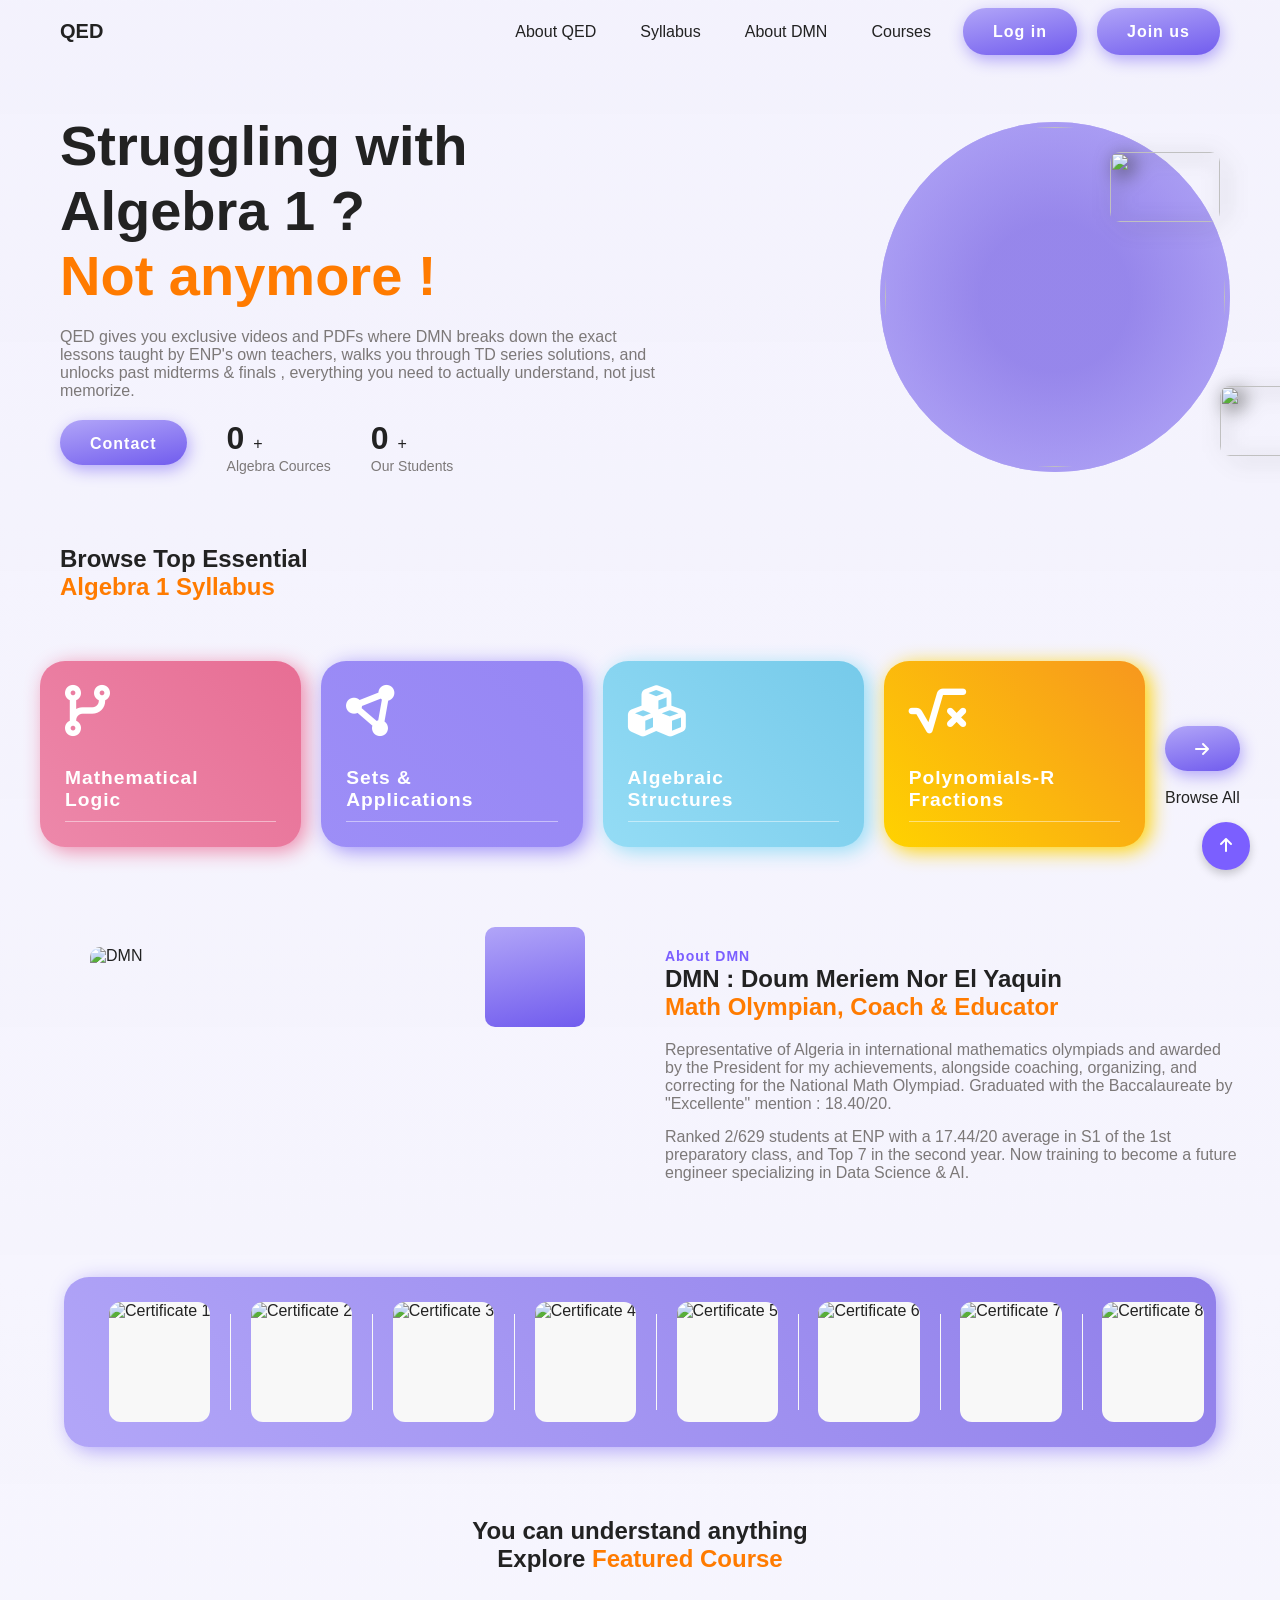
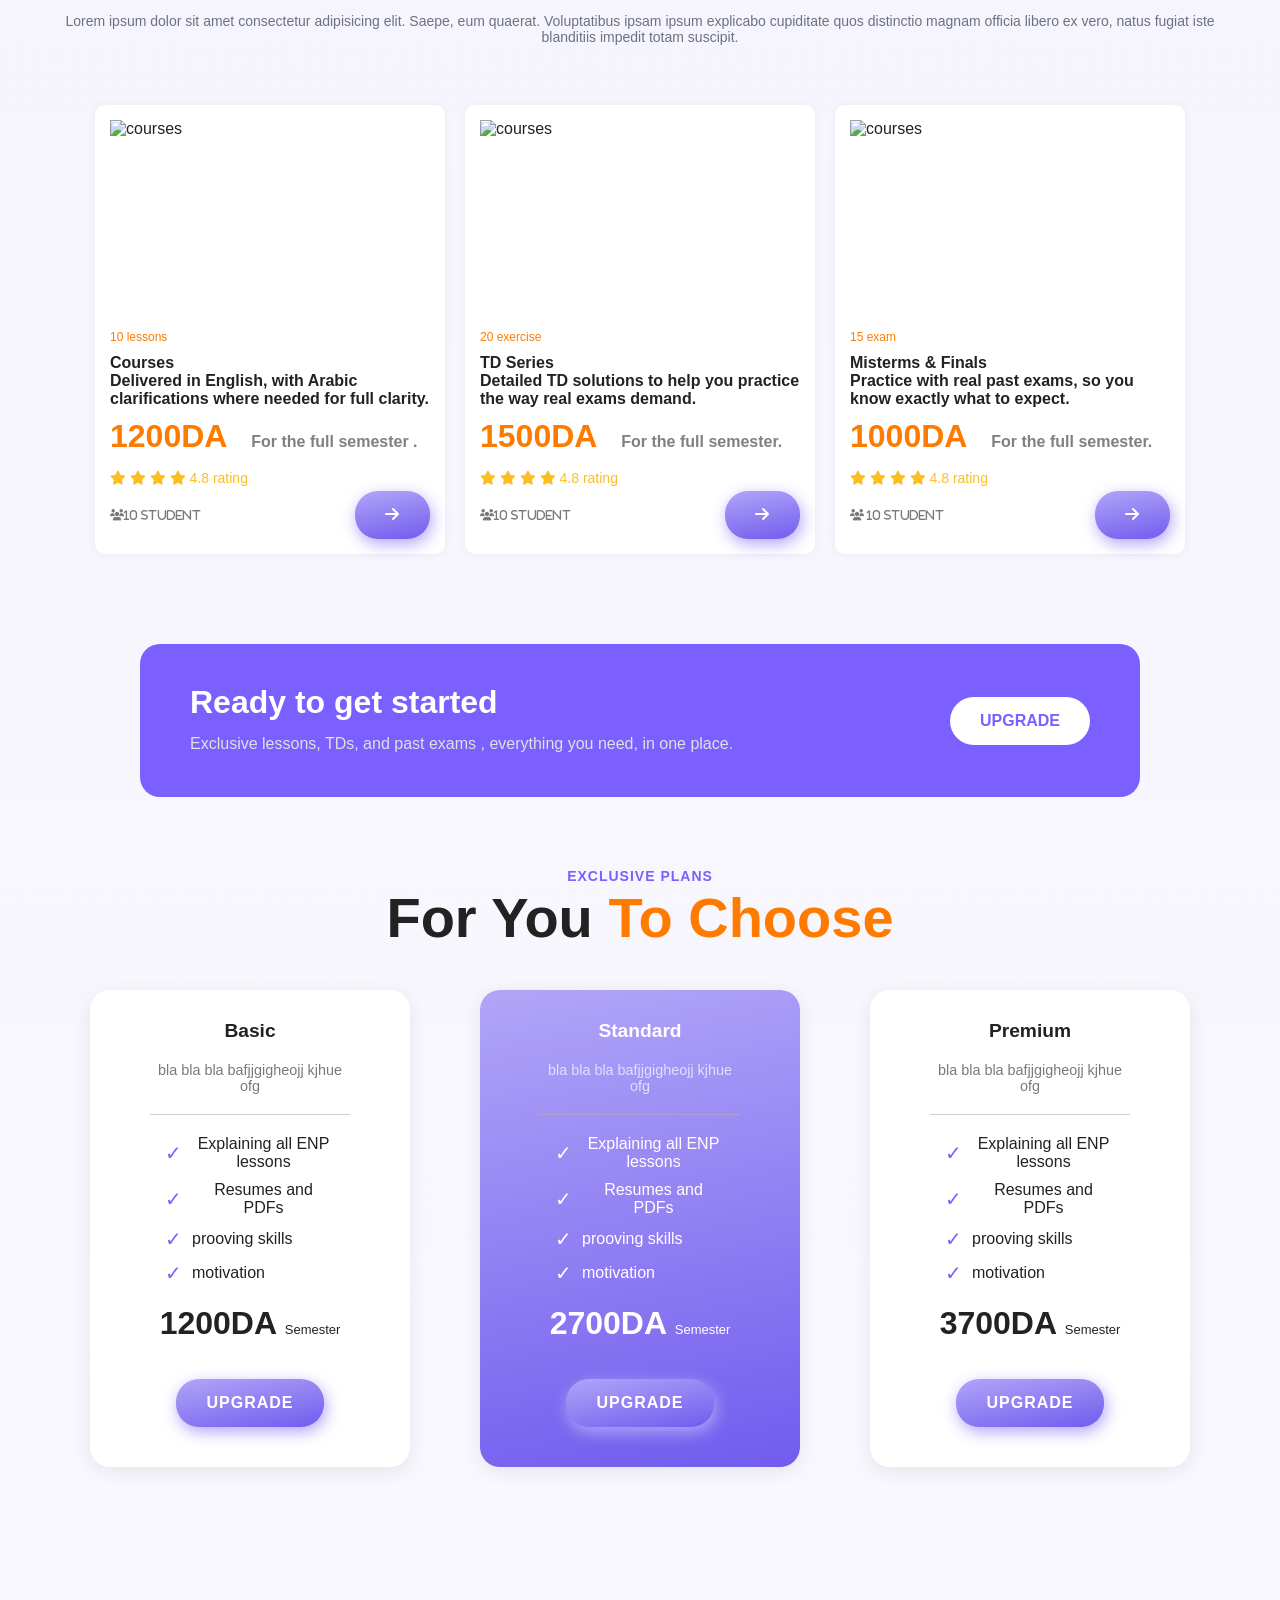
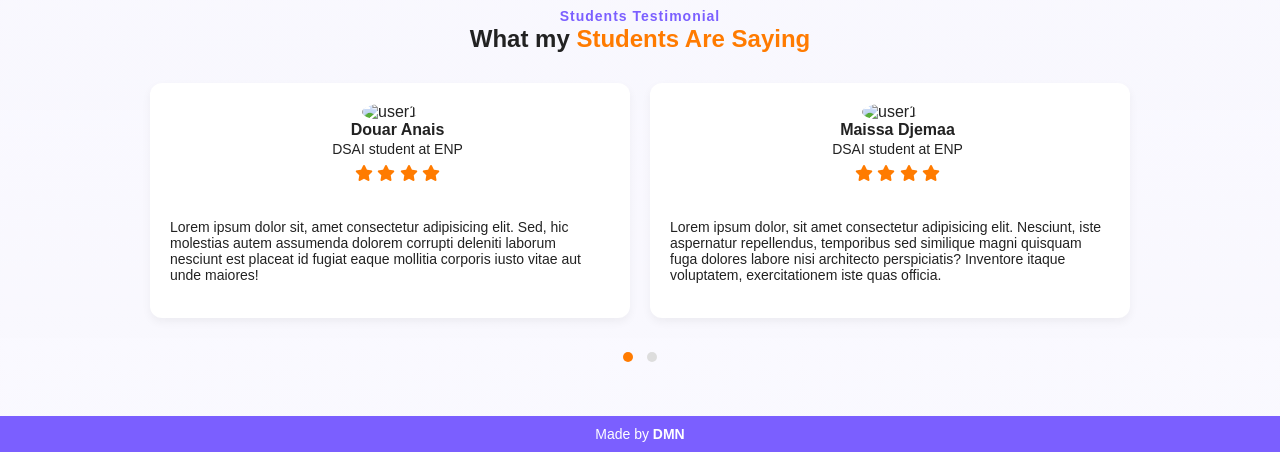
==== index.html @ dce69296 "Add files via upload" ====
<!DOCTYPE html>
<html lang="en">
<head>
    <meta charset="UTF-8">
    <meta name="viewport" content="width=device-width, initial-scale=1.0">
    <title>QED</title>
    <link rel="stylesheet" href="style.css">
    <link rel="stylesheet" href="https://cdnjs.cloudflare.com/ajax/libs/aos/2.3.4/aos.css">
    <link rel="stylesheet" href="https://cdnjs.cloudflare.com/ajax/libs/font-awesome/6.5.1/css/all.min.css">

</head>
<body>
    <!-- Header -->
    
    <header id="mainHeader">
        <div class="container">
            <div class="logo" >
                <h4> QED</h4>
            </div>
            <nav>
                <div class="menu-toggle" onclick="toggleMenu()">
<span></span>
<span></span>
<span></span>

                </div>
                <ul id="menu">
                    
                    <li> <a href="#QED"> About QED</a></li>
                    <li> <a href="#syllabus"> Syllabus</a></li>
                    <li> <a href="#aboutDMN"> About DMN </a></li>
                    <li> <a href="#courses"> Courses </a></li>
                    <li> <a href="access.html" class="commonBtn"> Log in</a></li>
                    <li> <a href="#join us" class="commonBtn"> Join us</a></li>
                    
                </ul>
            </nav>
        </div>
    </header>
    <!-- heroSection -->
    <section class="hero" id="QED">
        <div class="hero-text" data-aos="fade-right">
            <h1 class="headingHeroHeading">Struggling with  <br> Algebra 1 ? <br> <span>Not anymore !</span></h1>
            <p>QED gives you exclusive videos and PDFs where DMN breaks down the exact lessons taught by ENP's own teachers, walks you through TD series solutions, and unlocks past midterms & finals , everything you need to actually understand, not just memorize.</p>
            <div class="stats">
                <button class="commonBtn" style="height: 45px;">Contact</button>
                <div>
                    <span id="courseCount">0 </span> + <br>
                    <span class="counterText">Algebra Cources</span>
                </div>
                <div>
                    <span id="studentCount" >0 </span> + <br>
                    <span class="counterText">Our Students</span>
                    </div>
            </div>
        </div> 
        <div class="hero-image" data-aos="fade-left">
            <img src="./images/circle_avatar.png" alt="" class="userImage">
            <img src="./images/Anlz1.png" alt=""  class="heroIcon2">
            <img  src="/images/alg1.png" alt="" class="heroIcon1">
            <div class="circle-container"></div>
            <div class="circle"></div>
            <div class="circle"></div>
            <div class="circle"></div>
        </div>
    </section>

    <!-- Syllabus -->
    <section class="courseSection" id="syllabus">
        <h1 class="headingSyllabus" data-aos="zoom-in">Browse Top Essential<br> <span>Algebra 1 Syllabus </span></h1>
        <div class="courses" data-aos="fade-right">

        <div class="course" >
            <i class="fa-solid fa-code-branch"></i>
            <span>Mathematical <br>Logic</span>
            <hr>
        </div>

        <div class="course">
            <i class="fa-solid fa-circle-nodes"></i>
            <span>Sets & <br>Applications</span>
            <hr>
            </div>

        <div class="course" >
            <i class="fa-solid fa-cubes"></i>
            <span>Algebraic <br>Structures</span>
            <hr>
        </div>

        <div class="course" >
            <i class="fa-solid fa-square-root-variable"></i>
            <span>Polynomials-R <br>Fractions</span>
            <hr>
        </div>
        
        <div>
            <button class="commonBtn" style="height: 45px; margin-top:65px ;"> 
            <i class="fa-solid fa-arrow-right"></i></button>
            <br> <br>
            <span class="BrowseAll">Browse All</span>
            
        </div>
        </div>
    </section>

    <!-- About DMN -->


    <section class="aboutSection" id="aboutDMN">
        <div class="image-box" data-aos="zoom-in">
            <div class="purple-corner"></div>
            <img src="./images/nor.jpg" alt="DMN">
            </div>
            <div class="text-box" data-aos="fade-right">
                <small>About DMN</small>
                <h2 class="headingDMN">DMN : Doum Meriem Nor El Yaquin<br><span><h4> Math Olympian, Coach & Educator</h4></span></h2>
                
                <p> <p>
    Representative of Algeria in international mathematics olympiads and 
    awarded by the President for my achievements, alongside coaching, 
    organizing, and correcting for the National Math Olympiad. Graduated 
    with the Baccalaureate by "Excellente" mention : 18.40/20.
</p></p>
                <p><p>
    Ranked 2/629 students at ENP with a 17.44/20 average in S1 of the 1st preparatory class, and Top 7 in the second year. 
    Now training to become a future engineer specializing in Data 
    Science & AI.
</p> </p>
                <!-- <button class="commonBtn">Read more</button> -->
            </div>
            </section>
<!-- Certeficates & achievements -->
    
<section class="cert-marquee" >
    
    <div class="marquee-wrapper">
    <div class="marquee-track">
    <img src="./images/PAMO.jpg" alt="Certificate 1">
    <span class="divider"></span>
    <img src="./images/EGMO.jpg" alt="Certificate 2">
    <span class="divider"></span>
    <img src="./images/BMO.jpg" alt="Certificate 3">
    <span class="divider"></span>
    <img src="./images/HM1.png" alt="Certificate 4">
    <span class="divider"></span>
    <img src="./images/HM2.png" alt="Certificate 5">
    <span class="divider"></span>
    <img src="./images/ALMO1.jpg" alt="Certificate 6">
    <span class="divider"></span>
    <img src="./images/BAC1.jpg" alt="Certificate 7">
    <span class="divider"></span>
    <img src="./images/BAC.jpg" alt="Certificate 8">
    <span class="divider"></span>
    <img src="images/ministre.jpg" alt="Certificate 9">
    <span class="divider"></span>
    
    <!-- double -->
    
    <img src="./images/PAMO.jpg" alt="Certificate 1">
    <span class="divider"></span>
    <img src="./images/EGMO.jpg" alt="Certificate 2">
    <span class="divider"></span>
    <img src="./images/BMO.jpg" alt="Certificate 3">
    <span class="divider"></span>
    <img src="./images/HM1.png" alt="Certificate 4">
    <span class="divider"></span>
    <img src="./images/HM2.png" alt="Certificate 5">
    <span class="divider"></span>
    <img src="./images/ALMO1.jpg" alt="Certificate 6">
    <span class="divider"></span>
    <img src="./images/BAC1.jpg" alt="Certificate 7">
    <span class="divider"></span>
    <img src="./images/BAC.jpg" alt="Certificate 8">
    <span class="divider"></span>
    <img src="images/ministre.jpg" alt="Certificate 9">
    <span class="divider"></span>
    </div>
    </div>
</section>

<!-- Courses -->
<section class="course-section" id="courses"> 
    <h1 class="headingSyllabus">You can understand anything <br>Explore <span> Featured Course</span></h1>
    <p class="desc" data-aos="zoom-in">
        Lorem ipsum dolor sit amet consectetur adipisicing elit. Saepe, eum quaerat. Voluptatibus ipsam ipsum explicabo cupiditate quos distinctio magnam officia libero ex vero, natus fugiat iste blanditiis impedit totam suscipit.</p>

<div class="courses"  data-aos="fade-right">
<!-- card 1 -->
<div class="course-card">
    <img src="./images/courses.jpg" alt="courses">
    <p class="lesson">10 lessons</p>
    <h3><span class="titleLssn">Courses</span> <br>Delivered in English, with Arabic clarifications where needed for full clarity.</h3>
    <div class="price">
        <span class="new">1200DA</span>
        <span class="full">For the full semester .</span>
    </div>
    <div class="rating">
        <i class="fa-solid fa-star"></i>
        <i class="fa-solid fa-star"></i>
        <i class="fa-solid fa-star"></i>
        <i class="fa-solid fa-star"></i>
        <span>4.8 rating</span>
    </div>
    <div class="bottom">
        <div class="students">
            <i class="fa-solid fa-users">10 Student</i>
        </div>
        
        <a href="lessons.html"><button class="commonBtn"><i class="fa-solid fa-arrow-right"></i></button></a>
    </div>
</div>

<!-- card 2 -->
<div class="course-card">
    <img src="./images/TD.jpg" alt="courses">
    <p class="lesson">20 exercise</p>
    
    <h3> <span class="titleLssn">TD Series</span> <br>Detailed TD solutions to help you practice the way real exams demand.</h3>
    <div class="price">
        <span class="new">1500DA</span>
        <span class="full"> For the full semester.</span>
    </div>
    <div class="rating">
        <i class="fa-solid fa-star"></i>
        <i class="fa-solid fa-star"></i>
        <i class="fa-solid fa-star"></i>
        <i class="fa-solid fa-star"></i>
        <span>4.8 rating</span>
    </div>
    <div class="bottom">
        <div class="students">
            <i class="fa-solid fa-users">10 Student</i>
        </div>
        
        <a href="TDs.html"><button class="commonBtn"><i class="fa-solid fa-arrow-right"></i></button></a>
    </div>
</div>

<!-- card 3 -->
<div class="course-card">
    <img src="./images/Exams.jpg" alt="courses">
    <p class="lesson">15 exam</p>
    <h3><span class="titleLssn">Misterms & Finals</span> <br>Practice with real past exams, so you know exactly what to expect.</h3>
    <div class="price">
        <span class="new">1000DA</span>
        <span class="full">For the full semester.</span>
    </div>
    <div class="rating">
        <i class="fa-solid fa-star"></i>
        <i class="fa-solid fa-star"></i>
        <i class="fa-solid fa-star"></i>
        <i class="fa-solid fa-star"></i>
        <span>4.8 rating</span>
    </div>
    <div class="bottom">
        <div class="students">
            <i class="fa-solid fa-users"> 10 Student</i>
        </div>
        <a href="Exams.html"><button class="commonBtn"><i class="fa-solid fa-arrow-right"></i></button></a>
    </div>
</div>
</div>
</section>

<!-- cta section -->

    <section class="cta-section"> 
        <div class="cta-text" data-aos="fade-right">
            <h2>Ready to get started </h2>
            <p>Exclusive lessons, TDs, and past exams , everything you need, in one place.</p>
        </div>
        <a href="#join us"><button class="cta-button"  >UPGRADE</button></a>
    </section>

<!-- price section -->
<section class="priceSection" id="join us">
    <small data-aos="zoom-in">EXCLUSIVE PLANS</small>
    <div class="headingHeroHeading" data-aos="zoom-in">For You <span>To Choose</span></div>
    <div class="container">
        <div class="pricing-card" data-aos="fade-right">
            <div class="plan-title">Basic </div>
            <div class="plan-description">bla bla bla bafjjgigheojj kjhue ofg </div>
            <ul class="plan-features"> 
                <li> Explaining all ENP lessons</li>
                <li>Resumes and PDFs </li>
                <li>prooving skills</li>
                <li>motivation</li>
            </ul>
            <div class="price">1200DA <span style="font-size: small ; font-weight: normal;"> Semester</span><br> <br>
            <a href="booking.html"><button class="commonBtn">UPGRADE</button></a>
        </div>
        </div>


        <div class="pricing-card featured" data-aos="fade-down">
            <div class="plan-title">Standard </div>
            <div class="plan-description">bla bla bla bafjjgigheojj kjhue ofg </div>
            <ul class="plan-features"> 
                <li> Explaining all ENP lessons</li>
                <li>Resumes and PDFs </li>
                <li>prooving skills</li>
                <li>motivation</li>
            </ul>
            <div class="price">2700DA <span style="font-size: small ; font-weight: normal;"> Semester</span><br> <br>
            <a href="booking.html"><button class="commonBtn">UPGRADE</button></a>
        </div>
        </div>

        <div class="pricing-card " data-aos="fade-left">
            <div class="plan-title">Premium </div>
            <div class="plan-description">bla bla bla bafjjgigheojj kjhue ofg </div>
            <ul class="plan-features"> 
                <li> Explaining all ENP lessons</li>
                <li>Resumes and PDFs </li>
                <li>prooving skills</li>
                <li>motivation</li>
            </ul>
            <div class="price">3700DA <span style="font-size: small ; font-weight: normal;"> Semester</span><br> <br>
            <a href="booking.html"><button class="commonBtn">UPGRADE</button></a>
        </div>
        </div>
    </div>
</section>
<!-- testimonial section -->

<section class="testimonialSection"> 
    <small data-aos="zoom-in">Students Testimonial</small>
    <h2 class="headingDMN">What my <span>Students Are Saying</span></h2>

    <div class="testimonial-container" data-aos="fade-right">
        <div class="testimonial-wrapper" id="testimonial-wrapper"> 
<!-- slide 1 -->
           <div class="testimonial">
    <div class="top-section">
        
        <div class="image">
            <img src="/images/nor.jpg" alt="user1">
        </div>
        <div class="info">
            <h3>Douar Anais</h3>
            <p class="position">DSAI student at ENP</p>
               <div class="stars">
        <i class="fa-solid fa-star"></i>
        <i class="fa-solid fa-star"></i>
        <i class="fa-solid fa-star"></i>
        <i class="fa-solid fa-star"></i>
        
    </div>
            
        </div><br> <br>
         
        <p class="bottom-text">Lorem ipsum dolor sit, amet consectetur adipisicing elit. Sed, hic molestias autem assumenda dolorem corrupti deleniti laborum nesciunt est placeat id fugiat eaque mollitia corporis iusto vitae aut unde maiores!</p>
    </div>
</div>
<!-- slide 2 -->
 <div class="testimonial">
    <div class="top-section">
         
        <div class="image">
            <img src="/images/nor.jpg" alt="user1">
        </div>
        <div class="info">
            <h3>Maissa Djemaa</h3>
            <p class="position">DSAI student at ENP</p>
                       <div class="stars">
        <i class="fa-solid fa-star"></i>
        <i class="fa-solid fa-star"></i>
        <i class="fa-solid fa-star"></i>
        <i class="fa-solid fa-star"></i>
        
    </div>
            
        </div>
        <p class="bottom-text">Lorem ipsum dolor, sit amet consectetur adipisicing elit. Nesciunt, iste aspernatur repellendus, temporibus sed similique magni quisquam fuga dolores labore nisi architecto perspiciatis? Inventore itaque voluptatem, exercitationem iste quas officia.</p>
    </div>
</div>
<!-- Slide 3 -->
 <div class="testimonial">
    <div class="top-section">
        
        <div class="image">
            <img src="/images/nor.jpg" alt="user1">
        </div>
        <div class="info">
            <h3>Youness Fennish</h3>
            <p class="position">Automative student at ENP</p>
                   <div class="stars">
        <i class="fa-solid fa-star"></i>
        <i class="fa-solid fa-star"></i>
        <i class="fa-solid fa-star"></i>
        <i class="fa-solid fa-star"></i>
        
    </div>
        
        </div>
        <p class="bottom-text">Lorem ipsum dolor sit amet consectetur adipisicing elit. Cum, magni sit voluptatem eligendi eos ad adipisci. Voluptas sit, delectus hic aliquam ipsa ipsam, obcaecati incidunt itaque temporibus corrupti exercitationem dolorum?.</p>
    </div>
</div>
<!-- slide 4 -->
 <div class="testimonial">
    <div class="top-section">
        
        <div class="image">
            <img src="/images/nor.jpg" alt="user1">
        </div>
        <div class="info">
            <h3>Aymene Djilali</h3>
            <p class="position">Industrial student at ENP</p>
          <div class="stars">
            <i class="fa-solid fa-star"></i>
            <i class="fa-solid fa-star"></i>
            <i class="fa-solid fa-star"></i>
            <i class="fa-solid fa-star"></i>
           
          </div>
           
        </div>
        <p class="bottom-text">Lorem ipsum dolor sit amet consectetur adipisicing elit. Accusamus recusandae sit, molestiae repudiandae ducimus quo. Expedita a, itaque tenetur assumenda repellat illum quasi odio numquam ratione modi possimus, aperiam vero.</p>
    </div>
</div>
</div>
        <div class="dots">
            <span class="dot active" onclick="moveToSlide(0)"></span>
            <span class="dot" onclick="moveToSlide(1)"></span>
        </div>
</div> 

</section>

<a href="#QED" class="Top"><i class="fa-solid fa-arrow-up"></i></a>

<!-- footer -->
 <footer style="
  text-align: center;
  padding: 10px 0;
  background:#7b5fff ;  
  font-size: 14px;
  color: white;
  font-family: sans-serif;
">
  Made by <strong>DMN</strong>
</footer>
    <!-- AOS jS -->
    <script src="https://cdnjs.cloudflare.com/ajax/libs/aos/2.3.4/aos.js"></script>
    <!-- custom js -->
    <script src="custom.js"></script>
</body>
</html>
---- style.css ----
/* common css */
:root{
    --primary-color:#7b5fff ;
    --secondary-color:#ff7b00;
    --bg-light: #f8f8f8;
    --text-dark:#222 ;
    --text-light: #7c7878;
    --gradient:linear-gradient(349deg, #715cee ,#b1a5f8);
}
*{
    margin: 0;
    padding: O;
    box-sizing: border-box;
    font-family :'Poppins' ,sans-serif;
}
body{
    background: linear-gradient(180deg , #a196ef1f , #9e92f50f);
    color: #222;
    /* color: var(--primary-color); */
}
body ::-webkit-scrollbar{widows: 10px;}
body ::-webkit-scrollbar-thumb{
    background: var(--primary-color);
    border-radius: 10px;
}
.commonBtn{
    padding: 15px 30px;
    font-size: 16px;
    background: var(--gradient);
    border-radius:23px ;
    color: white;
    letter-spacing: 1px;
    font-weight: 600;
    filter: drop-shadow(2px 5px 8px #b1a5f8);
    border: none;
    transition: 0.4 ease-in-out;
    text-decoration: none;
    
}
.commonBtn:hover{
    background: linear-gradient(349deg , #9383f5, #b1a5f8);
    color: white;
}
/* Header */
.container{
    display: flex;
    justify-content: space-between;
    align-items: center;
    max-width: 1200px;
    margin:auto ;
    padding: 20px;
}
#mainHeader.fixed{
    position: fixed;
    top:0;
    left: 0;
    background-color: white;
    box-shadow: 0 2px 5px rgba(0, 0, 0, 0.9);
    width: 100%;
    z-index: 9999;
    padding: 10px 100px;
}
#mainHeader{
    transition: all 0.3s ease;
    .logo{font-size: 20px ; font-weight: bold;}
    .logo i{
        color: var(--primary-color);
    }
    
}
nav ul{
    display: flex;
    gap: 20px;
    list-style: none;

}
.logo h4{
    display: flex;
    flex-direction: row;
    color: #222;
    width: 50px;
}
nav ul li a{
    text-decoration: none;
    color: var(--text-dark);
    padding :8px 12px;

}
nav li a:hover{
    color:var(--primary-color);
}
.menu-toggle{
    display: none;
    flex-direction:column ;
    cursor: pointer;
}
.menu-toggle span{
    width: 25px;
    height: 3px;
    background: var(--text-dark);
    margin: 4px 0;
}
/* hero */

.headingHeroHeading{
    font: size 42px; 
    font-weight: 900;
    color: var(--text-dark);
    margin-bottom: 20px;
}
.hero{
    display: flex;
    justify-content: space-between;
    align-items: center;
    padding: 50px 20px ;
    max-width: 1200px;
    margin: auto;
    flex-wrap: wrap;
}
.hero-text p {
    max-width: 600px;
    font-family:"Poppins", sans-serif ;
}
.headingHeroHeading{
    font-size: 3.5rem;
    font-family :'Poppins' ,sans-serif;
    
}
.headingHeroHeading span{color: var(--secondary-color);
font-family:'Poppins' ,sans-serif; ;}
#courseCount,
#studentCount{
    font-size: 2rem;
    font-weight: bold;
}
#studentCount ,#courseCount{
    color: #222;
}
.counterText{
    font-size: 14px;
    color: var(--text-light);
}
.hero-text p{
    margin: 20px 0;
    color: var(--text-light);
}
.hero-image{
    max-width: 400px;
    position: relative;
    
}
.userImage{
    z-index: 99;
    position: relative;
    width: 340px;
    height: 340px;
    border-radius: 50%;
    top: 5px;
    left: 5px;
    
    
}
.heroIcon1,
.heroIcon2{
    position: absolute;
    z-index: 99;
    border-radius: 10px!important;
    filter: drop-shadow(5px 4px 10px #333);
}
.heroIcon1{
    left: Opx;
    bottom: 10px;
    animation: slideDown 1s ease-in-out infinite alternate;
    width: 110px ;
    height: 70px;
    border-radius: 20px;
}
.heroIcon2{
    right:0;
    top: 30px;
    width:110px ;
    height: 70px;
    animation: slideRight 1s ease-in-out infinite alternate;
}
@keyframes slideDown{
    from {left: 0px;}
    to {left: 20px;}
}

@keyframes slideRight{
    from {right: -20px;}
    to {right: Opx;}
}
.circle-container{
    position: absolute;
    top:150px ;
    left:20px ;
    width: 450px ;
    height: 450px;
    
}
.circle{
    position: absolute;
    top: 0;
    left: 0;
    width: 350px;
    height: 350px;
    border-radius: 50%;
    background: radial-gradient(circle ,#907fea 30% ,#b2a6f8 100%);
    opacity: 0.6;
    animation: breathe 3s ease-in-out infinite;
}
.circle:nth-child(2){
    width: 380px ; 
    height: 380px;
    top: -15px;
    left: -15px;
    background: radial-gradient(circle, #907fea 30% ,#b2a6f8 100%);
    animation-delay: 0.5s;
}
.circle:nth-child(3){
    width: 410px;
    height: 410px;
    top: -30px;
    left:-30px ;
    background: radial-gradient(circle, #907fea 30% , #b2a6f8 100%);
    animation-delay: 1s;
}
@keyframes breathe{
    0% ,100%{
        trasform:scale(1);
        opacity: 0.2;
    }
    50%{
        transform: scale(1.1);
        opacity: 0.7;
    }
}
.stats{display: flex; gap:40px; margin-top: 20px;}

/* Syllubs*/

.headingSyllabus{
    font: size 42px; 
    font-weight: 900;
    color: var(--text-dark);
    margin-bottom: 20px;
    align-items: center;
    padding:  20px ;
}
.headingSyllabus span{color: var(--secondary-color);}

.courseSection{
    max-width: 1200px;
    margin: auto;
}
.courses{
    display: flex;
    justify-content: space-between;
    margin: 40px 0px;
    gap: 20px;
    flex-wrap: wrap;
}
.course{
    background: linear-gradient(45deg ,#ed88aa ,#e76e94);
    padding: 25px;
    border-radius: 25px;
    flex: 1 1 200px;
    text-align: left;
    color: white;
    filter: drop-shadow(5px 4px 10px #ed88aa);
    transition: 0.4s ease-in-out;
}
.course:hover{
    transform: scale(1.05);
}
.course i{
    font-size: 3.2rem;
    display: block;
    margin-bottom: 30px;
}
.course span{
    font-size: 1.2rem;
    font-weight: bold;
    letter-spacing: 1px;
}
.course hr{
    margin-top: 10px;
    border: none;
    height: 1px;
    background: #ffffff75;
}
.course:nth-child(2){
    background: linear-gradient(45deg ,#9d8ef7 , #9686f4);
    filter: drop-shadow(5px 4px 10px #9d8ef7);
}
.course:nth-child(3){
    background: linear-gradient(45deg , #94dcf5, #76caea);
    filter: drop-shadow(5px 4px 10px  #94dcf5 );
}
.course:nth-child(4){
    background: linear-gradient(45deg , #ffd200, #f7971e);
    filter: drop-shadow(5px 4px 10px  #ffd200);
}
.browseAll{
    margin-top: 10px;
}
.heading{
padding-left: 20px;
}

/* About DMN */
.aboutSection{
    display: flex;
    justify-content: space-around;
    gap: 100px;
    flex-wrap: wrap;
    max-width: 1200px;
    margin: 100px auto;
    margin-bottom: 15px;
    padding-bottom: 15px;
}
.image-box{
    flex: 1 1 500px;
    position: relative;

}
.image-box img{
    width: 100%;
    max-width: 470px;
    height: 300px;
    object-fit: cover;
    border-radius: 10px;
    display: block;
    margin-left: 50px;
}
.purple-corner{
    width:100px;
    height: 100px;
    background: var(--gradient);
    position: absolute;
    top: -20px ;
    right: -20px;
    z-index: -1;
    border-radius:10px ;
}
.text-box{
    flex: 1 1 550px;
    
}
small{
    color:var(--primary-color);
    font-weight: bold;
    letter-spacing: 1px;
    font-size: 14px;
}
.headingDMN{
    font: size 42px; 
    font-weight: 900;
    color: var(--text-dark);
    margin-bottom: 20px;
    align-items: center;
    
}
.headingDMN span{color: var(--secondary-color);}
.text-box p{
    font-size: 16px;
    color: var(--text-light);
    margin-bottom: 15px;
    line-break: 1.6;
}
/* certifivates */

.marquee-wrapper {
width: 90%;
padding:  10px 0 40px;
background: linear-gradient(45deg ,#b2a6f8 ,#907fea);
filter: drop-shadow(5px 4px 10px  #b2a6f8);


    padding: 25px;
    border-radius: 25px;
    flex-wrap: wrap;
    
}
.divider {
    width: 0.5px;
    height: 80%    ;     /* adjust to be a bit shorter than your image height */
    background:var(--bg-light);
    flex-shrink: 0;
    align-self: center;
    box-shadow: #ffffff;
}

.cert-title {
margin-bottom: 10px;
font-size: 1.5rem;
}

.marquee-wrapper {
width: 90%;
overflow: hidden;
position: relative;
display: flex;
margin-left: auto;
margin-right: auto;
}
.marquee-wrapper img{
    background: var(--bg-light);
    box-shadow: #eceaf1;
}

.marquee-track {
display: flex;
width: max-content;
animation: scroll-left 15s linear infinite;
}

.marquee-track img {
  height: 120px;       /* adjust to your certificate image size */
    margin: 0 20px;
    border-radius: 12px;
    flex-shrink: 0;
}



@keyframes scroll-left {
    0% {
    transform: translateX(0);
    }
    100% {
    transform: translateX(-50%);
    }
}

/* Pause on hover (optional, nice UX touch) */
.marquee-wrapper:hover .marquee-track {
    animation-play-state: paused;
}

/* course card section */

.course-section{
    padding: 50px 20px;
    max-width: 1200px;
    margin: auto;
    text-align: center;
}
.desc{
    font-size: 14px;
    color: #6b7280;
    margin: 10px 0 30px;
}
.courses{
    display: flex;
    justify-content: center;
    gap: 20px;
    flex-wrap: wrap;
    
}
.course-card{
    background: white;
    border-radius: 10px;
    margin-top: 20px;
    box-shadow: 0 0 10px rgba(0, 0, 0, 0.05);
    width: 350px;
    padding: 15px ;
    text-align: left;
    display: flex;
    flex-direction: column;
    transition: 0.4s ease-in-out;
}
.course-card:hover{transform: scale(1.05);}
.course-card img{
    width: 100%; border: 10px; height: 200px;
}
.lesson{
    font-size: 12px;
    color: var(--secondary-color);
    margin: 10px 0 5px;
}

.course-card h3{
font-size: 16px;
margin: 5px 0 10px;
}
.price{ margin-top: 5px 0;}
.price .new{
    color: var(--secondary-color);
    font-weight: bold;
    margin-right: 15px;
}
.price .full{
    color: gray;
    font-size: medium;
}
.rating{
    font-size: 14px;
    color:#fbbf24;
    margin: 5px 0;
}
.bottom{
    display: flex;
    justify-content: space-between;
    align-items: center;
    margin-top: auto;
}
.students{
    color: var(--text-light);
    font-size: 0.7rem;
}

/* CTA section */
.cta-section{
background-color: var(--primary-color) ;
color: white;
border-radius: 20px;
padding: 40px 50px;
max-width: 1000px;
margin: auto;
display: flex;
justify-content: space-between;
align-items: center;
flex-wrap: wrap;
gap: 20px;
}
.cta-text{
    flex: 1 1 300px;
}
.cta-text h2{
    font-size: 2rem;
    font-weight: bold;
    color: white;
    margin-bottom: 10px;
}
.cta-text p{
    font-size: 1rem;
    color: #e0e0e0;
    line-height: 1.6;
}

.cta-button{
    background: white;
    color: var(--primary-color);
    padding: 15px 30px;
    border: none;
    border-radius: 25px;
    font-weight: bold;
    font-size: 1rem;
    cursor: pointer;
    /* transition: background 0.3s; */
}
.cta-button:hover{
    background: var(--secondary-color);
    color: white;
}

/* price Section  */
.priceSection{padding: 70px;
text-align: center;}
.priceSection.container{
    max-width: 1000px;
    margin: auto;
    display: flex;
    gap: 20px;
    justify-content: space-between;
    align-items: center;
}
.pricing-card{
    background-color: white;
    border-radius: 20px;
    box-shadow:0 4px 20px  rgba(0, 0, 0, 0.08);
    padding: 30px 20px;
    width: 320px;
    transform : 0.3s ease-in-out ;
    box-shadow : 0.3s ease ;
}
.pricing-card:hover{
    transform:scale(1.05) ;
    box-shadow: 0 8px 30px rgba(128, 0, 225, 0.3) ;
}
.pricing-card.featured{
color: white;
background: var(--gradient);
}
.plan-title{
    font-size: 1.2rem;
    font-weight: 700;
    margin-bottom: 10px;
}
.plan-description{
    font-size: 0.9rem;
    width: 200px;
    color: var(--text-light);
    margin: 20px auto;
    border-bottom: 1px solid #b2b2b2a6;
    padding-bottom:20px ;
}
.pricing-card.pricing-card.featured .plan-description{color:#e0dfff ;}

.plan-features{
list-style: none;
padding: 0;
margin:20px 55px ;
}

.plan-features li{
    margin: 10px 0;
    display: flex;
    align-items: center;
    color: inherit;
}
.plan-features li::before{
    content: "\2713";
    font-size: 20px;
    color: var(--primary-color);
    margin-right:10px ;
}
.pricing-card.pricing-card.featured .plan-features li::before{color: white;}
.price{font-size: 2rem; font-weight: bold; margin-bottom: 10px;}
.pricing-card.featured.commonBtn{
    background: white;
    color: #7a4aff;
    border: none;
}
/* Testimonial Section */
.testimonialSection{
    text-align: center;
    padding: 50px;
}
.testimonial-container{
    max-width: 1000px;
    margin: auto;
    position: relative;
    overflow: hidden;
}

.testimonial-wrapper{
    display: flex;
    transition:trasform 0.6s ease  ;
}
.testimonial{
    background: white;
    border-radius: 12px;
    box-shadow: 0 4px 10px rgba(0, 0, 0, 0.05);
    padding: 20px;
    margin: 10px;
    flex: 0 0 calc(50% - 20px);
    display: flex;
    /* flex-direction: column; */
    justify-content: space-between;
}
.top-section{
    display: flex;
    flex-direction: column;
    align-items: center;
    margin-bottom: 15px;

}
.header-row {
    display: flex;
    align-items: center;
    gap: 12px;
    position: relative;}

.image{flex-shrink: 0;}
.image img{
    width: 60px;
    height: 60px;
    border-radius: 50%;
    object-fit: cover;
}
.info{
margin-left: 15px;
text-align: center;
flex-grow: 1;
position: relative;
}
.info h3{
    font-size: 16px;
    font-weight: 600;
}
.info .position{
font-size: 14px;
margin: 2px 0 8px;
}
.stars{
    color: var(--secondary-color);
    font-size: 16px;
}
/* .quote-icon{
    position: absolute;
    top: 0;
    right:0;
    font-size: 4rem;
    color: var(--secondary-color);
} */
.bottom-text{
    font-size: 14px;
    line-break: 1.5;
    text-align:left;
    margin: 0;
}
.dots{
    text-align: center;
    margin-top: 20px;
}
.dot{
    display: inline-block;
    width: 10px;
    height: 10px;
    background: #ddd;
    border-radius: 50%;
    margin: 0 5px;
    cursor: pointer;
}
.dot.active{
    background: var(--secondary-color);
}
.Top{
    position: fixed;
    bottom: 30px;
    right: 30px;
     z-index: 999;
    background: var(--primary-color);
    color: white;
     border: 3px solid var(--primary-color);
    padding: 12px 15px;
    font-size: 16px;
    border-radius: 50px;
    cursor: pointer;
    
    box-shadow: 0 4px 10px rgba(0, 0, 0, 0.2);
    transition:all 0.3s ease ; 
}
.Top:hover{
    background: white;
    color: var(--primary-color);
    border: 3px solid var(--primary-color);
}

/* responsive screen */
@media (max-width:768px) {
    #mainHeader.fixed{
        padding: 10px 22px;
    }
    nav ul{
        display: none;
        flex-direction: column;
        gap: 10px;
        background: white;
        position: absolute;
        top: 60px;
        right: 20px;
        padding: 10px;
        box-shadow: 0 4px 8px rgba(0 , 0 , 0 ,0.1);
        border-radius:8px ;
    }

nav ul li{padding: 10px;}
nav ul.active{display:flex; z-index: 9999;}
.menu-toggle{display: flex;}
.hero{flex-direction:column-reverse ; text-align: center;}
.headingHeroHeading{font-size: 2rem;}
.course-section{padding: 20px;}
.stats{flex-direction: column;}
.circle-container{display: none;}
.courses{flex-direction: column; align-items: center;}
.course{width: 100%;}
.aboutSection{padding: 20px;}
.aboutSection img{margin-left: auto;margin-right: auto;}
.aboutSection{margin: 20px auto;gap: 30px;}
.purple-corner{display: none;}
.cta-section{flex-direction: column; align-items:flex-start ;}
.cta-text{flex: auto;}
.priceSection .container{flex-direction: column; gap: 20px;}
.testimonialSection{padding: 20px;}
.testimonial{flex: 0 0 calc(100% - 20px);}
}
@media (max-width: 1024px) {
    .purple-corner{
        display: none;
    }
    .aboutSection img{margin-left: auto;margin-right: auto;}
}
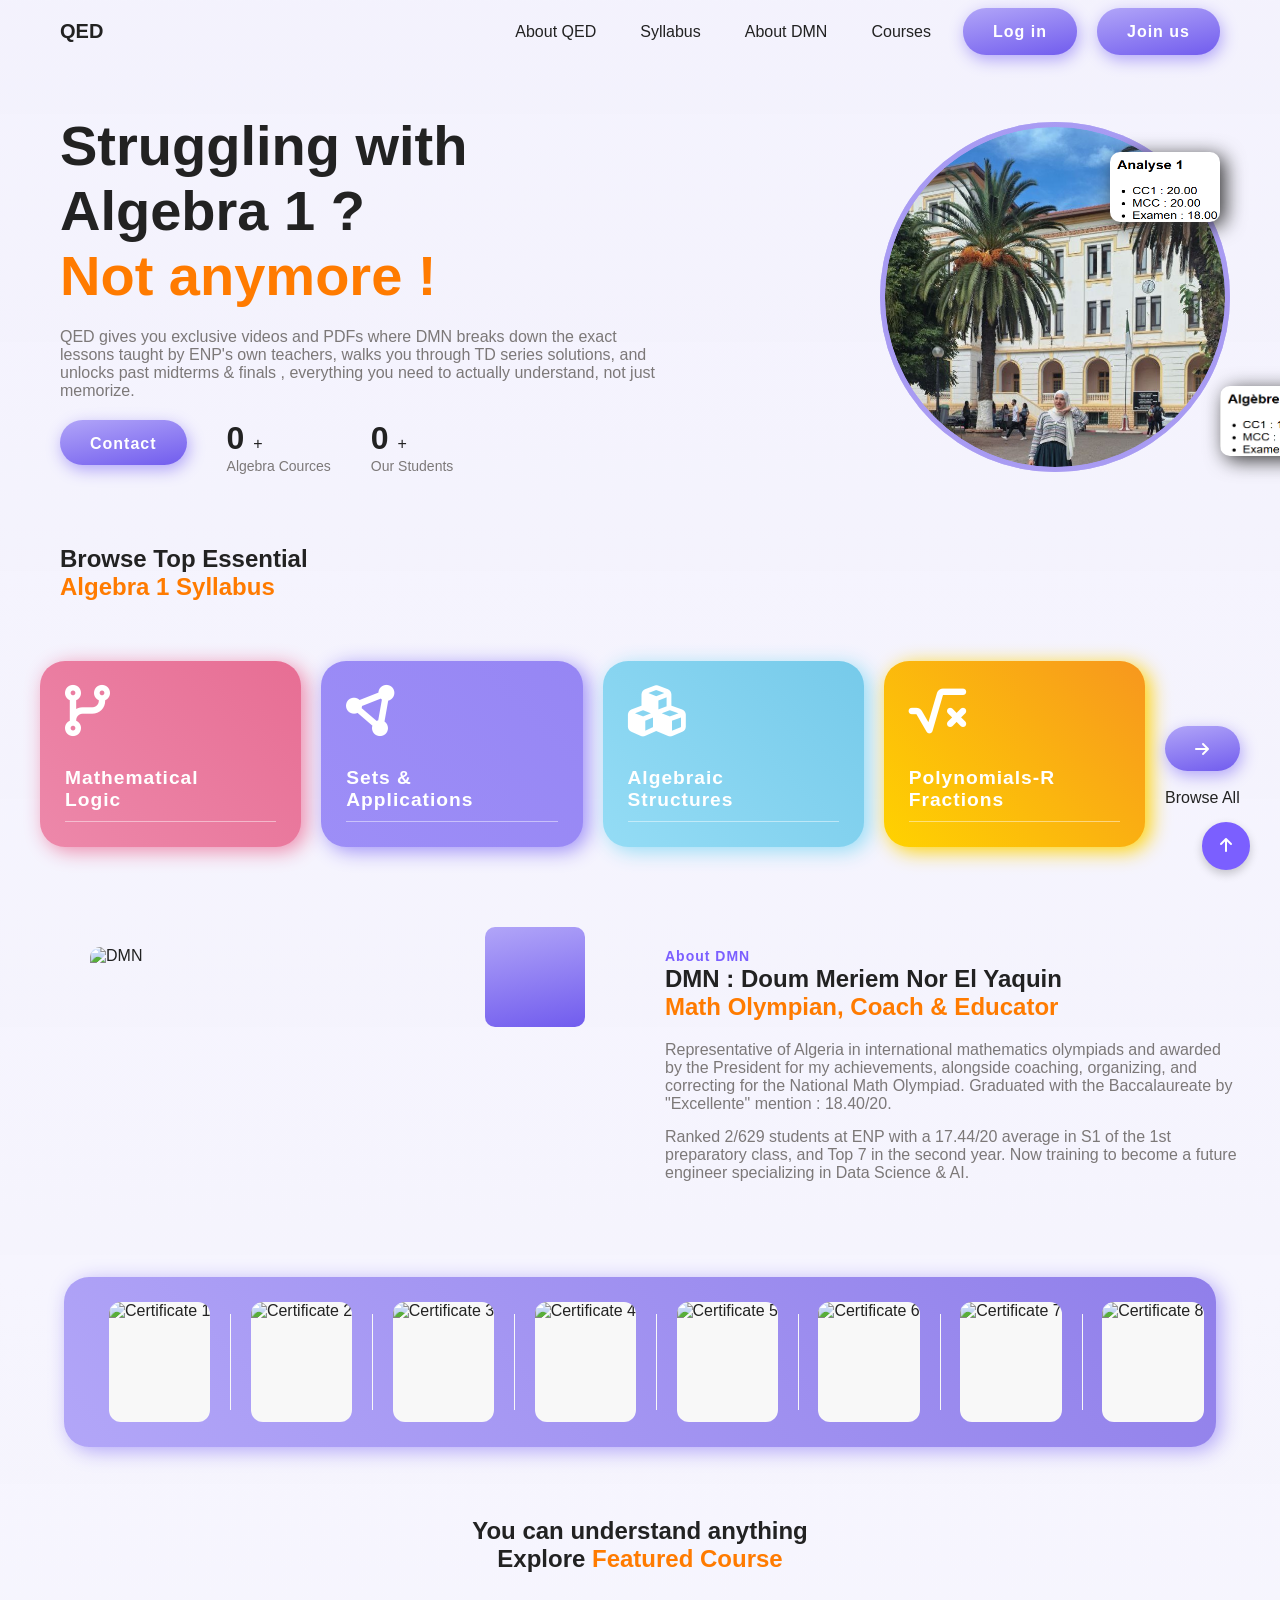
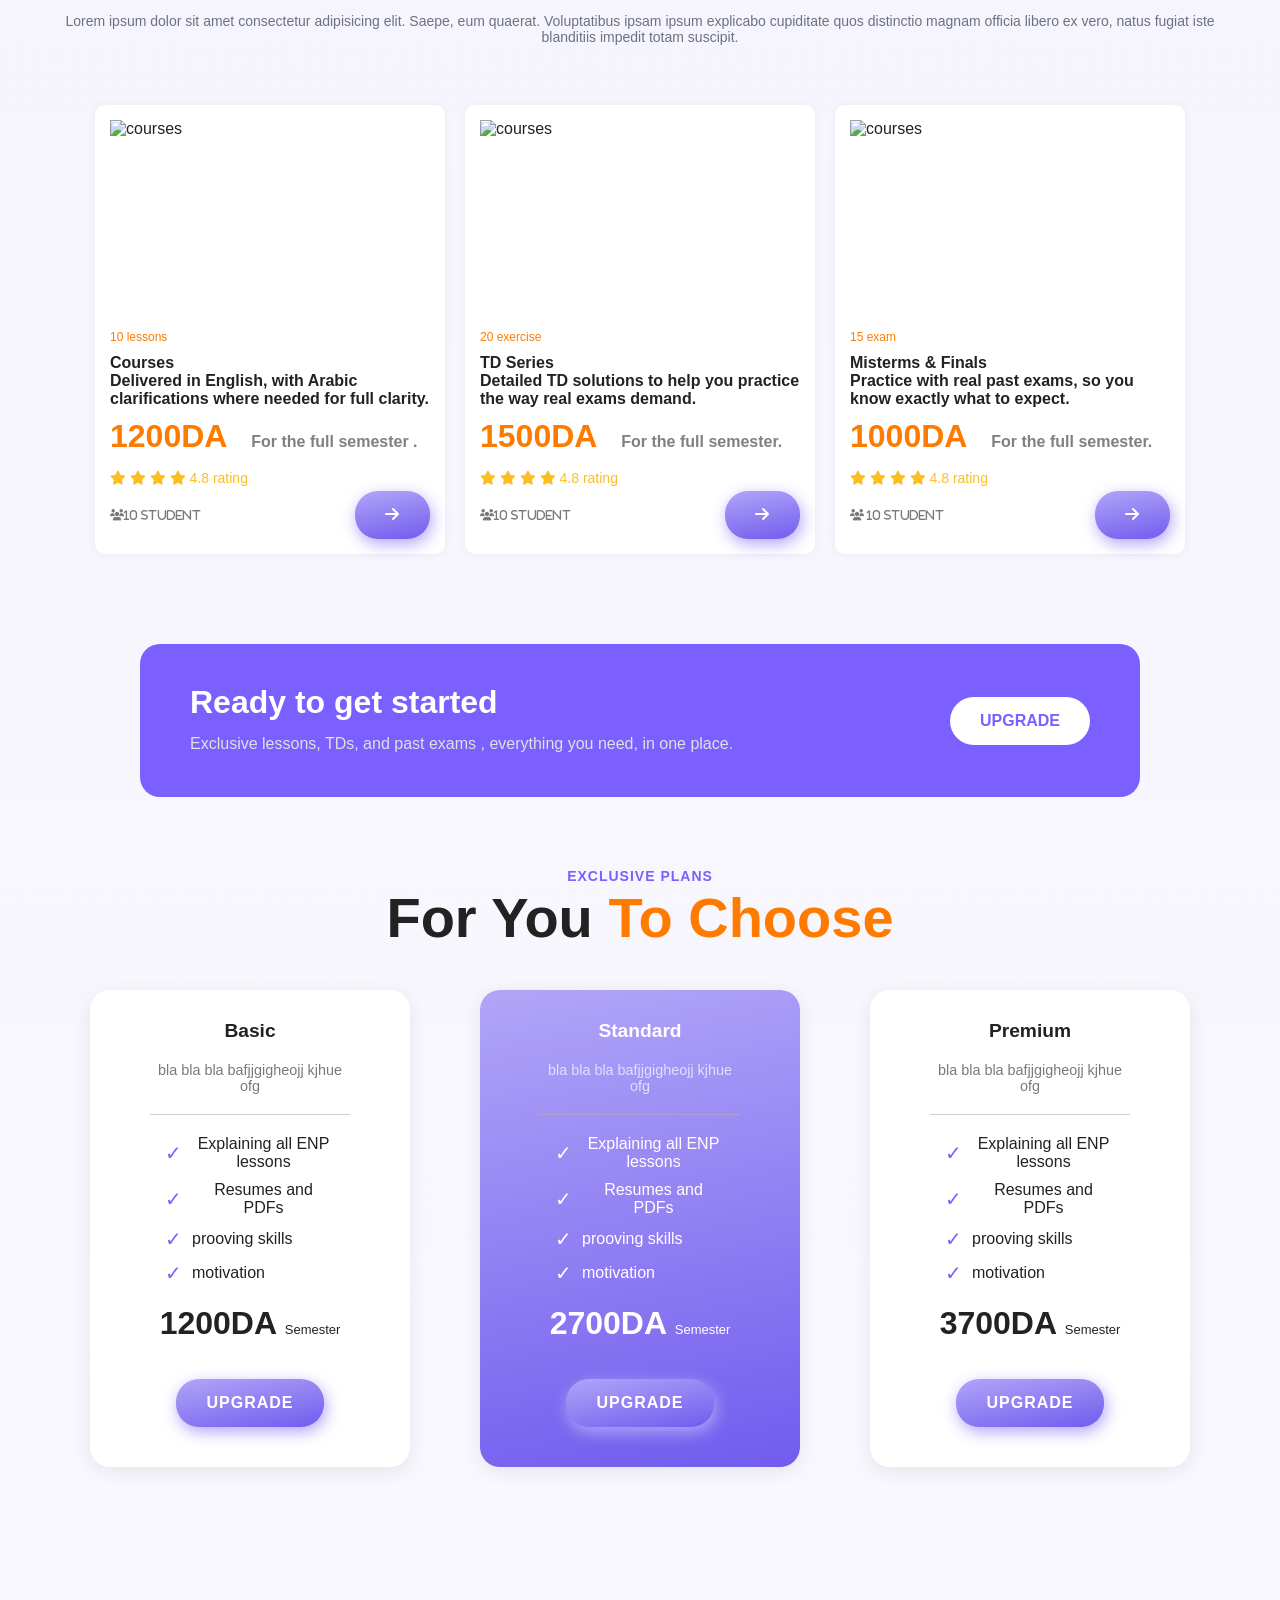
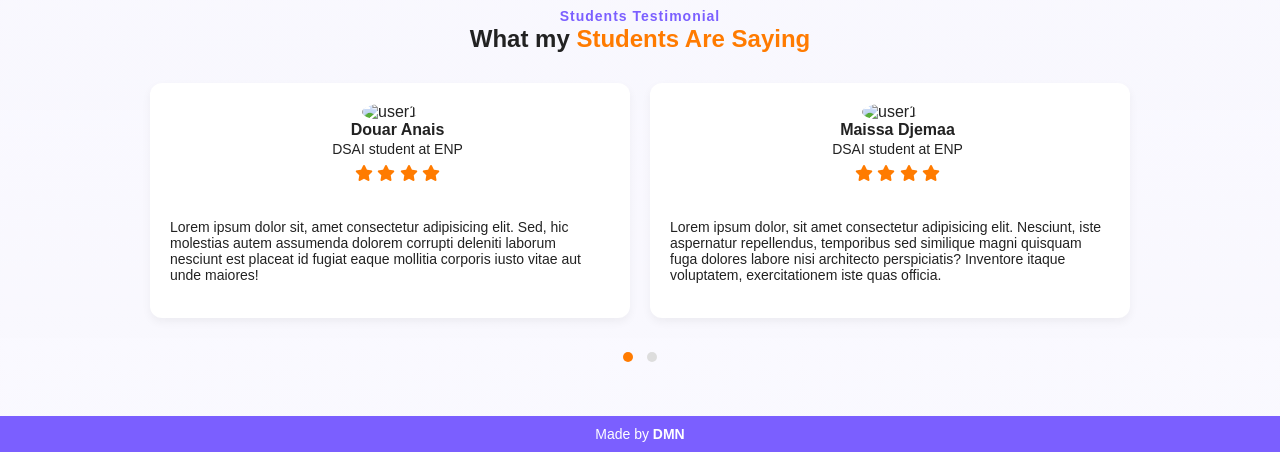
==== commit 703be3d1: "Change greeting from 'Hello' to 'Goodbye'" ====
--- a/index.html
+++ b/index.html
@@ -55,9 +55,9 @@
             </div>
         </div> 
         <div class="hero-image" data-aos="fade-left">
-            <img src="./images/circle_avatar.png" alt="" class="userImage">
-            <img src="./images/Anlz1.png" alt=""  class="heroIcon2">
-            <img  src="/images/alg1.png" alt="" class="heroIcon1">
+            <img src="circle_avatar.png" alt="" class="userImage">
+            <img src="Anlz1.png" alt=""  class="heroIcon2">
+            <img  src="alg1.png" alt="" class="heroIcon1">
             <div class="circle-container"></div>
             <div class="circle"></div>
             <div class="circle"></div>
@@ -110,7 +110,7 @@
     <section class="aboutSection" id="aboutDMN">
         <div class="image-box" data-aos="zoom-in">
             <div class="purple-corner"></div>
-            <img src="./images/nor.jpg" alt="DMN">
+            <img src="images/nor.jpg" alt="DMN">
             </div>
             <div class="text-box" data-aos="fade-right">
                 <small>About DMN</small>
@@ -136,42 +136,42 @@
     
     <div class="marquee-wrapper">
     <div class="marquee-track">
-    <img src="./images/PAMO.jpg" alt="Certificate 1">
-    <span class="divider"></span>
-    <img src="./images/EGMO.jpg" alt="Certificate 2">
-    <span class="divider"></span>
-    <img src="./images/BMO.jpg" alt="Certificate 3">
-    <span class="divider"></span>
-    <img src="./images/HM1.png" alt="Certificate 4">
-    <span class="divider"></span>
-    <img src="./images/HM2.png" alt="Certificate 5">
-    <span class="divider"></span>
-    <img src="./images/ALMO1.jpg" alt="Certificate 6">
-    <span class="divider"></span>
-    <img src="./images/BAC1.jpg" alt="Certificate 7">
-    <span class="divider"></span>
-    <img src="./images/BAC.jpg" alt="Certificate 8">
+    <img src="images/PAMO.jpg" alt="Certificate 1">
+    <span class="divider"></span>
+    <img src="images/EGMO.jpg" alt="Certificate 2">
+    <span class="divider"></span>
+    <img src="images/BMO.jpg" alt="Certificate 3">
+    <span class="divider"></span>
+    <img src="images/HM1.png" alt="Certificate 4">
+    <span class="divider"></span>
+    <img src="images/HM2.png" alt="Certificate 5">
+    <span class="divider"></span>
+    <img src="images/ALMO1.jpg" alt="Certificate 6">
+    <span class="divider"></span>
+    <img src="images/BAC1.jpg" alt="Certificate 7">
+    <span class="divider"></span>
+    <img src="images/BAC.jpg" alt="Certificate 8">
     <span class="divider"></span>
     <img src="images/ministre.jpg" alt="Certificate 9">
     <span class="divider"></span>
     
     <!-- double -->
     
-    <img src="./images/PAMO.jpg" alt="Certificate 1">
-    <span class="divider"></span>
-    <img src="./images/EGMO.jpg" alt="Certificate 2">
-    <span class="divider"></span>
-    <img src="./images/BMO.jpg" alt="Certificate 3">
-    <span class="divider"></span>
-    <img src="./images/HM1.png" alt="Certificate 4">
-    <span class="divider"></span>
-    <img src="./images/HM2.png" alt="Certificate 5">
-    <span class="divider"></span>
-    <img src="./images/ALMO1.jpg" alt="Certificate 6">
-    <span class="divider"></span>
-    <img src="./images/BAC1.jpg" alt="Certificate 7">
-    <span class="divider"></span>
-    <img src="./images/BAC.jpg" alt="Certificate 8">
+    <img src="images/PAMO.jpg" alt="Certificate 1">
+    <span class="divider"></span>
+    <img src="images/EGMO.jpg" alt="Certificate 2">
+    <span class="divider"></span>
+    <img src="images/BMO.jpg" alt="Certificate 3">
+    <span class="divider"></span>
+    <img src="images/HM1.png" alt="Certificate 4">
+    <span class="divider"></span>
+    <img src="images/HM2.png" alt="Certificate 5">
+    <span class="divider"></span>
+    <img src="images/ALMO1.jpg" alt="Certificate 6">
+    <span class="divider"></span>
+    <img src="images/BAC1.jpg" alt="Certificate 7">
+    <span class="divider"></span>
+    <img src="images/BAC.jpg" alt="Certificate 8">
     <span class="divider"></span>
     <img src="images/ministre.jpg" alt="Certificate 9">
     <span class="divider"></span>
@@ -188,7 +188,7 @@
 <div class="courses"  data-aos="fade-right">
 <!-- card 1 -->
 <div class="course-card">
-    <img src="./images/courses.jpg" alt="courses">
+    <img src="images/courses.jpg" alt="courses">
     <p class="lesson">10 lessons</p>
     <h3><span class="titleLssn">Courses</span> <br>Delivered in English, with Arabic clarifications where needed for full clarity.</h3>
     <div class="price">
@@ -213,7 +213,7 @@
 
 <!-- card 2 -->
 <div class="course-card">
-    <img src="./images/TD.jpg" alt="courses">
+    <img src="images/TD.jpg" alt="courses">
     <p class="lesson">20 exercise</p>
     
     <h3> <span class="titleLssn">TD Series</span> <br>Detailed TD solutions to help you practice the way real exams demand.</h3>
@@ -239,7 +239,7 @@
 
 <!-- card 3 -->
 <div class="course-card">
-    <img src="./images/Exams.jpg" alt="courses">
+    <img src="images/Exams.jpg" alt="courses">
     <p class="lesson">15 exam</p>
     <h3><span class="titleLssn">Misterms & Finals</span> <br>Practice with real past exams, so you know exactly what to expect.</h3>
     <div class="price">
@@ -335,7 +335,7 @@
     <div class="top-section">
         
         <div class="image">
-            <img src="/images/nor.jpg" alt="user1">
+            <img src="images/nor.jpg" alt="user1">
         </div>
         <div class="info">
             <h3>Douar Anais</h3>
@@ -358,7 +358,7 @@
     <div class="top-section">
          
         <div class="image">
-            <img src="/images/nor.jpg" alt="user1">
+            <img src="images/nor.jpg" alt="user1">
         </div>
         <div class="info">
             <h3>Maissa Djemaa</h3>
@@ -380,7 +380,7 @@
     <div class="top-section">
         
         <div class="image">
-            <img src="/images/nor.jpg" alt="user1">
+            <img src="images/nor.jpg" alt="user1">
         </div>
         <div class="info">
             <h3>Youness Fennish</h3>
@@ -402,7 +402,7 @@
     <div class="top-section">
         
         <div class="image">
-            <img src="/images/nor.jpg" alt="user1">
+            <img src="images/nor.jpg" alt="user1">
         </div>
         <div class="info">
             <h3>Aymene Djilali</h3>
@@ -446,4 +446,4 @@
     <!-- custom js -->
     <script src="custom.js"></script>
 </body>
-</html>+</html>
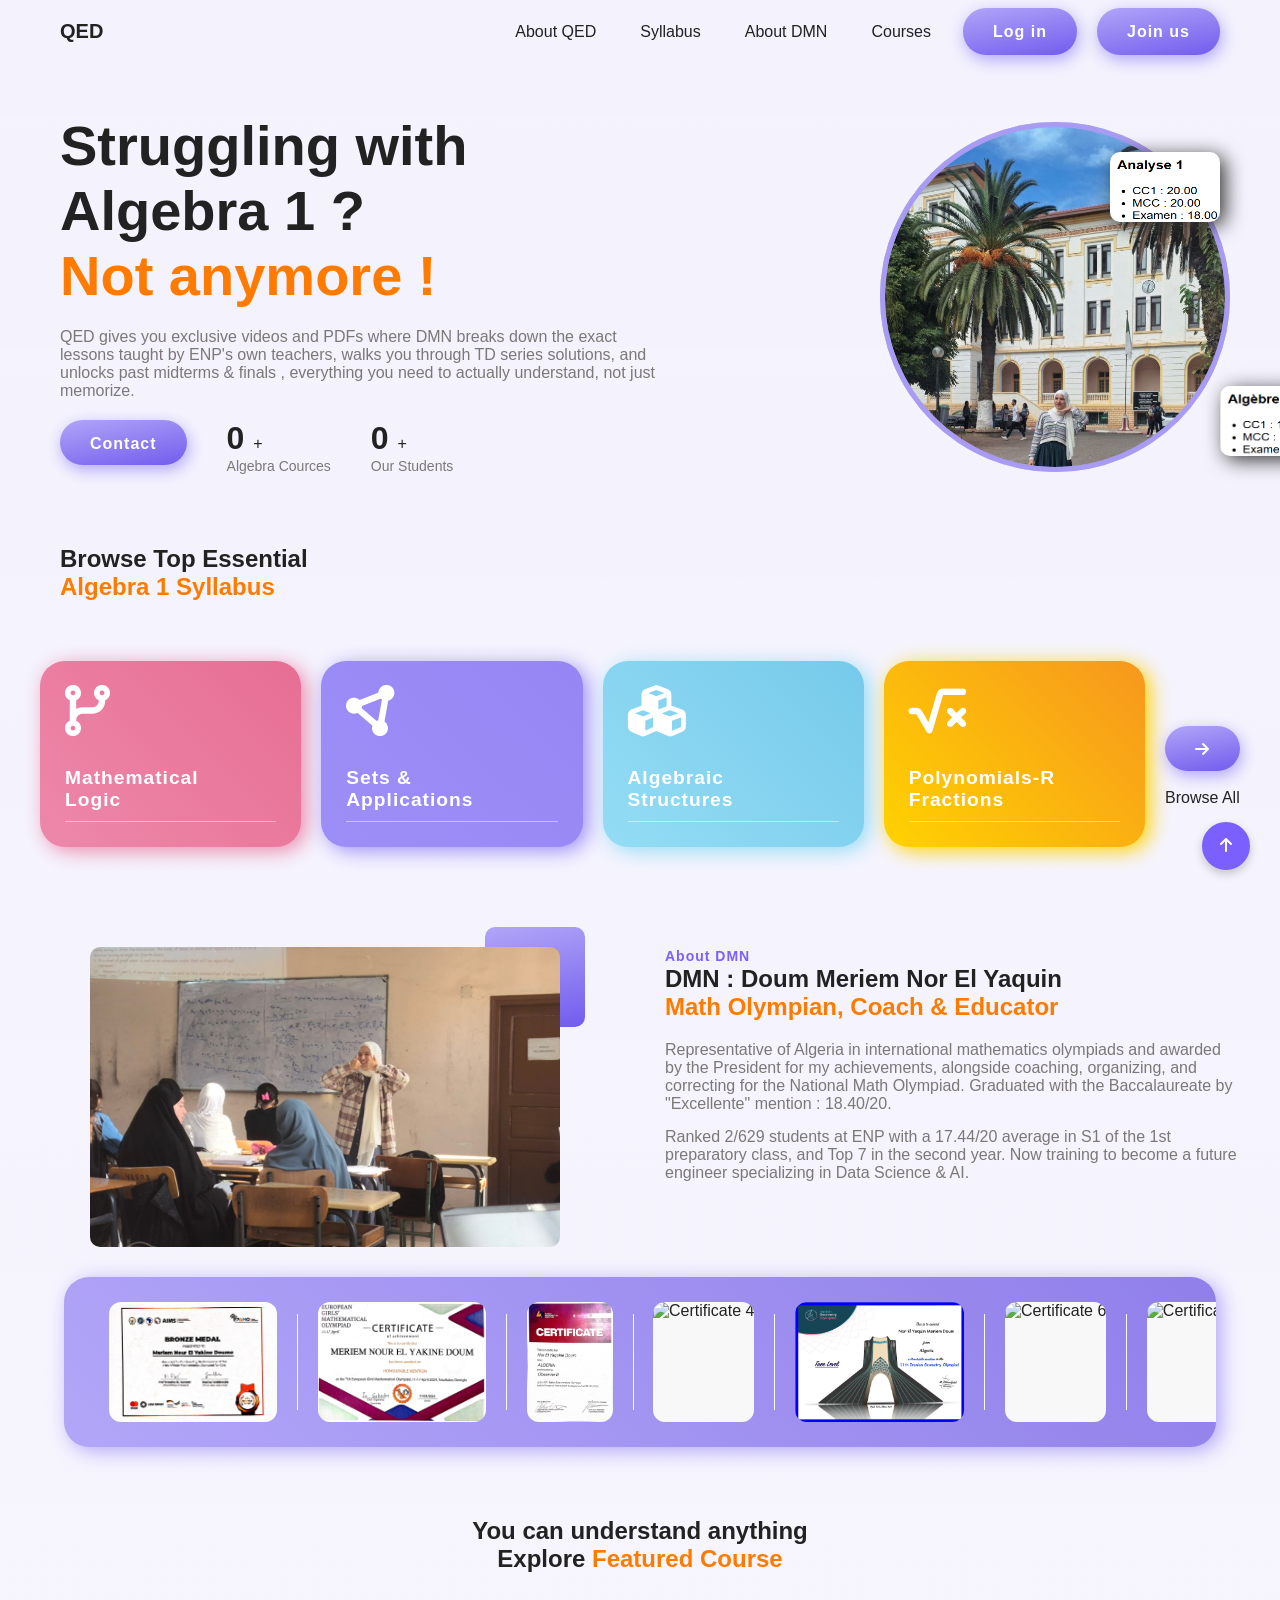
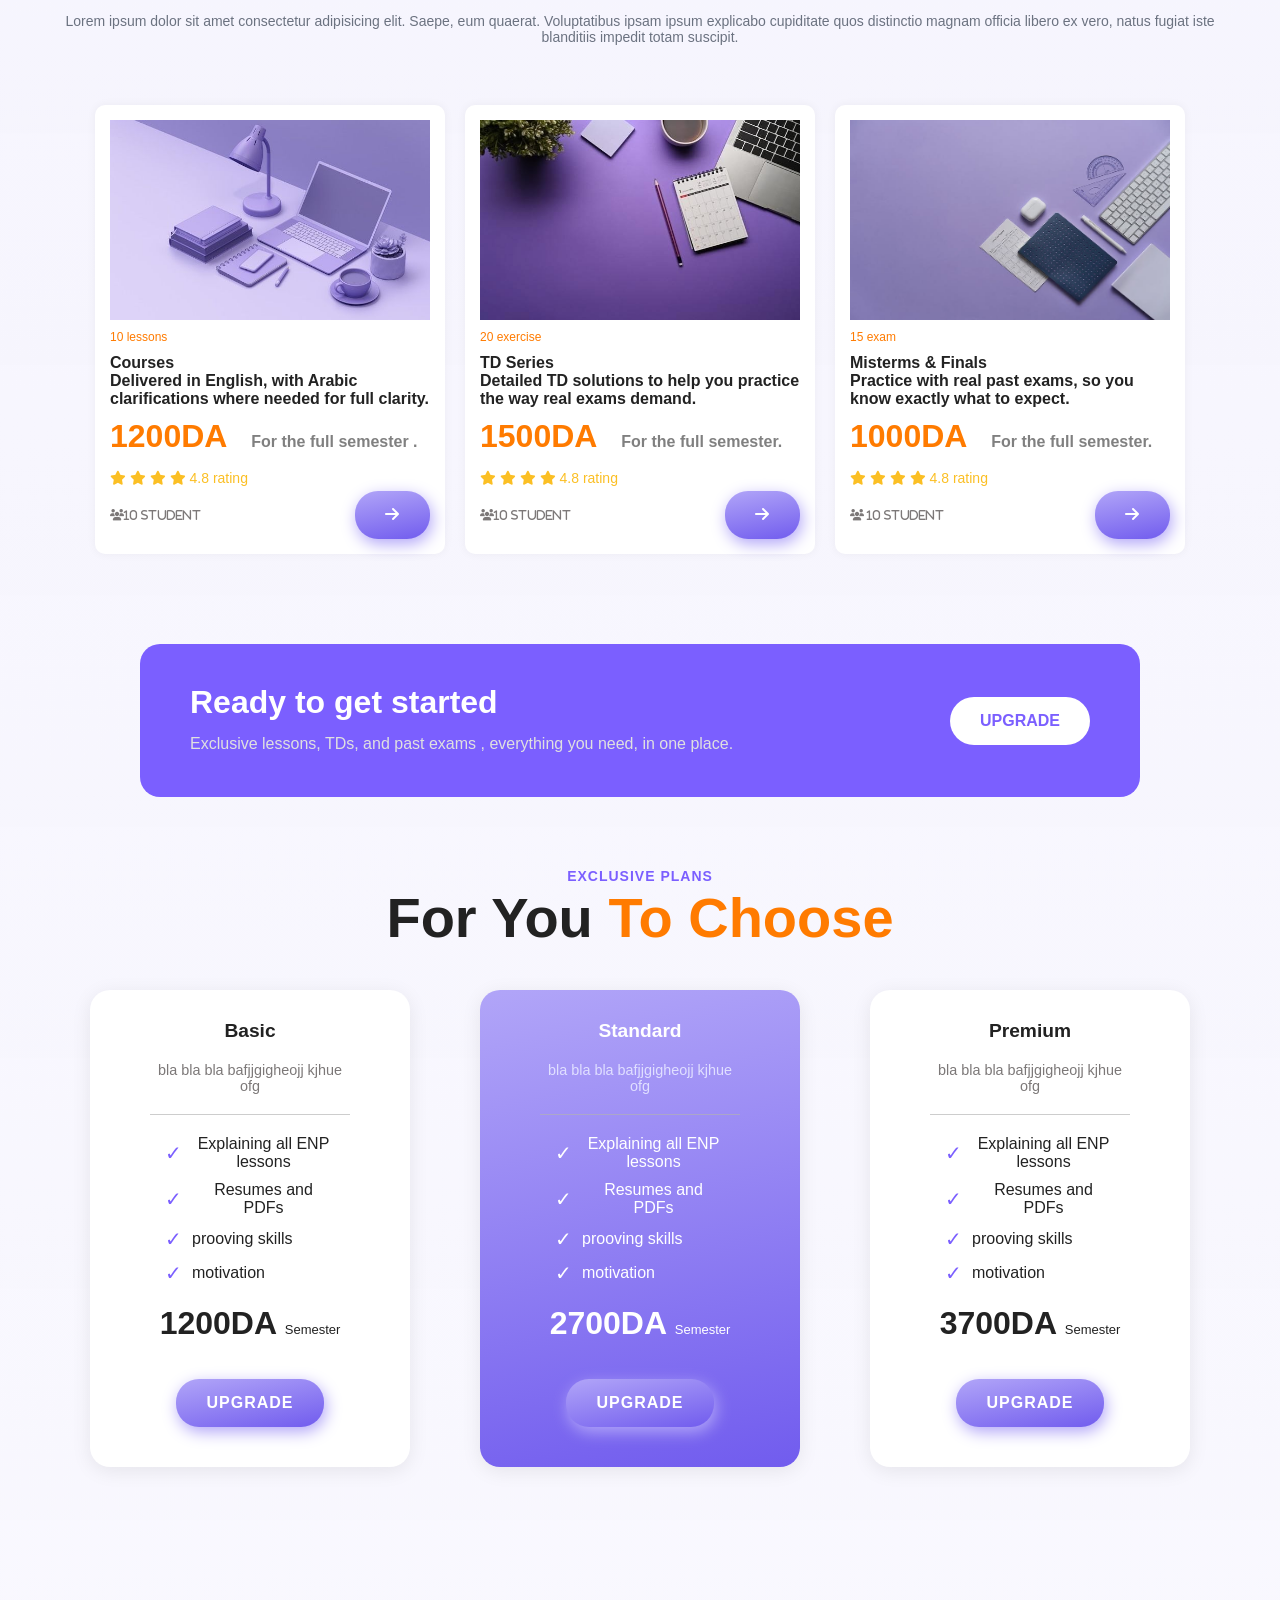
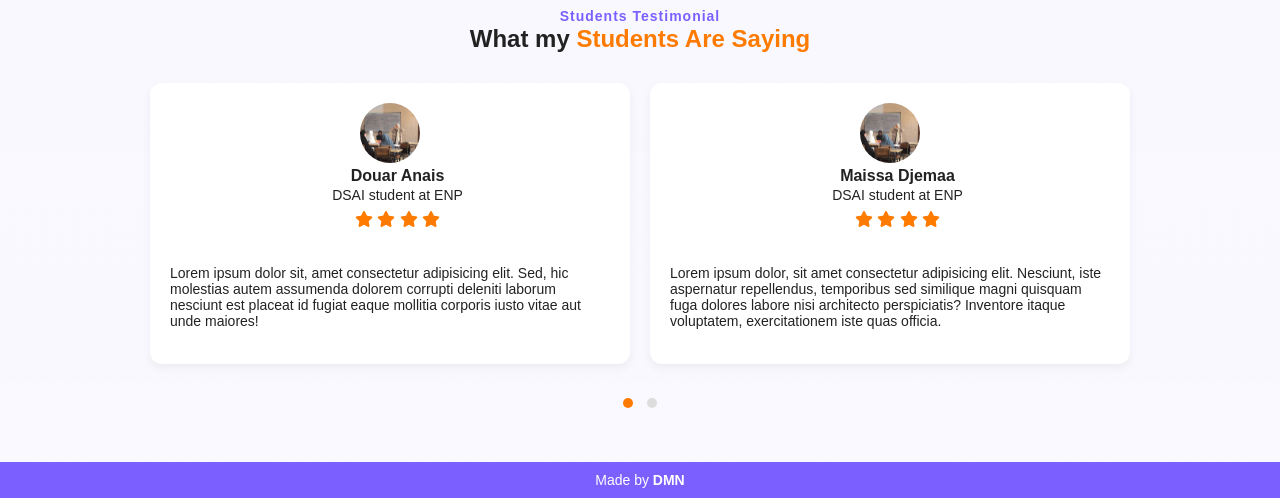
==== commit 3d55d691: "Update index.html" ====
--- a/index.html
+++ b/index.html
@@ -110,7 +110,7 @@
     <section class="aboutSection" id="aboutDMN">
         <div class="image-box" data-aos="zoom-in">
             <div class="purple-corner"></div>
-            <img src="images/nor.jpg" alt="DMN">
+            <img src="nor.jpg" alt="DMN">
             </div>
             <div class="text-box" data-aos="fade-right">
                 <small>About DMN</small>
@@ -136,44 +136,44 @@
     
     <div class="marquee-wrapper">
     <div class="marquee-track">
-    <img src="images/PAMO.jpg" alt="Certificate 1">
-    <span class="divider"></span>
-    <img src="images/EGMO.jpg" alt="Certificate 2">
-    <span class="divider"></span>
-    <img src="images/BMO.jpg" alt="Certificate 3">
-    <span class="divider"></span>
-    <img src="images/HM1.png" alt="Certificate 4">
-    <span class="divider"></span>
-    <img src="images/HM2.png" alt="Certificate 5">
-    <span class="divider"></span>
-    <img src="images/ALMO1.jpg" alt="Certificate 6">
-    <span class="divider"></span>
-    <img src="images/BAC1.jpg" alt="Certificate 7">
-    <span class="divider"></span>
-    <img src="images/BAC.jpg" alt="Certificate 8">
-    <span class="divider"></span>
-    <img src="images/ministre.jpg" alt="Certificate 9">
+    <img src="PAMO.jpg" alt="Certificate 1">
+    <span class="divider"></span>
+    <img src="EGMO.jpg" alt="Certificate 2">
+    <span class="divider"></span>
+    <img src="BMO.jpg" alt="Certificate 3">
+    <span class="divider"></span>
+    <img src="HM1.png" alt="Certificate 4">
+    <span class="divider"></span>
+    <img src="HM2.png" alt="Certificate 5">
+    <span class="divider"></span>
+    <img src="ALMO1.jpg" alt="Certificate 6">
+    <span class="divider"></span>
+    <img src="BAC1.jpg" alt="Certificate 7">
+    <span class="divider"></span>
+    <img src="BAC.jpg" alt="Certificate 8">
+    <span class="divider"></span>
+    <img src="ministre.jpg" alt="Certificate 9">
     <span class="divider"></span>
     
     <!-- double -->
     
-    <img src="images/PAMO.jpg" alt="Certificate 1">
-    <span class="divider"></span>
-    <img src="images/EGMO.jpg" alt="Certificate 2">
-    <span class="divider"></span>
-    <img src="images/BMO.jpg" alt="Certificate 3">
-    <span class="divider"></span>
-    <img src="images/HM1.png" alt="Certificate 4">
-    <span class="divider"></span>
-    <img src="images/HM2.png" alt="Certificate 5">
-    <span class="divider"></span>
-    <img src="images/ALMO1.jpg" alt="Certificate 6">
-    <span class="divider"></span>
-    <img src="images/BAC1.jpg" alt="Certificate 7">
-    <span class="divider"></span>
-    <img src="images/BAC.jpg" alt="Certificate 8">
-    <span class="divider"></span>
-    <img src="images/ministre.jpg" alt="Certificate 9">
+    <img src="PAMO.jpg" alt="Certificate 1">
+    <span class="divider"></span>
+    <img src="EGMO.jpg" alt="Certificate 2">
+    <span class="divider"></span>
+    <img src="BMO.jpg" alt="Certificate 3">
+    <span class="divider"></span>
+    <img src="HM1.png" alt="Certificate 4">
+    <span class="divider"></span>
+    <img src="HM2.png" alt="Certificate 5">
+    <span class="divider"></span>
+    <img src="ALMO1.jpg" alt="Certificate 6">
+    <span class="divider"></span>
+    <img src="BAC1.jpg" alt="Certificate 7">
+    <span class="divider"></span>
+    <img src="BAC.jpg" alt="Certificate 8">
+    <span class="divider"></span>
+    <img src="ministre.jpg" alt="Certificate 9">
     <span class="divider"></span>
     </div>
     </div>
@@ -188,7 +188,7 @@
 <div class="courses"  data-aos="fade-right">
 <!-- card 1 -->
 <div class="course-card">
-    <img src="images/courses.jpg" alt="courses">
+    <img src="courses.jpg" alt="courses">
     <p class="lesson">10 lessons</p>
     <h3><span class="titleLssn">Courses</span> <br>Delivered in English, with Arabic clarifications where needed for full clarity.</h3>
     <div class="price">
@@ -213,7 +213,7 @@
 
 <!-- card 2 -->
 <div class="course-card">
-    <img src="images/TD.jpg" alt="courses">
+    <img src="TD.jpg" alt="courses">
     <p class="lesson">20 exercise</p>
     
     <h3> <span class="titleLssn">TD Series</span> <br>Detailed TD solutions to help you practice the way real exams demand.</h3>
@@ -239,7 +239,7 @@
 
 <!-- card 3 -->
 <div class="course-card">
-    <img src="images/Exams.jpg" alt="courses">
+    <img src="Exams.jpg" alt="courses">
     <p class="lesson">15 exam</p>
     <h3><span class="titleLssn">Misterms & Finals</span> <br>Practice with real past exams, so you know exactly what to expect.</h3>
     <div class="price">
@@ -335,7 +335,7 @@
     <div class="top-section">
         
         <div class="image">
-            <img src="images/nor.jpg" alt="user1">
+            <img src="nor.jpg" alt="user1">
         </div>
         <div class="info">
             <h3>Douar Anais</h3>
@@ -358,7 +358,7 @@
     <div class="top-section">
          
         <div class="image">
-            <img src="images/nor.jpg" alt="user1">
+            <img src="nor.jpg" alt="user1">
         </div>
         <div class="info">
             <h3>Maissa Djemaa</h3>
@@ -380,7 +380,7 @@
     <div class="top-section">
         
         <div class="image">
-            <img src="images/nor.jpg" alt="user1">
+            <img src="nor.jpg" alt="user1">
         </div>
         <div class="info">
             <h3>Youness Fennish</h3>
@@ -402,7 +402,7 @@
     <div class="top-section">
         
         <div class="image">
-            <img src="images/nor.jpg" alt="user1">
+            <img src="nor.jpg" alt="user1">
         </div>
         <div class="info">
             <h3>Aymene Djilali</h3>
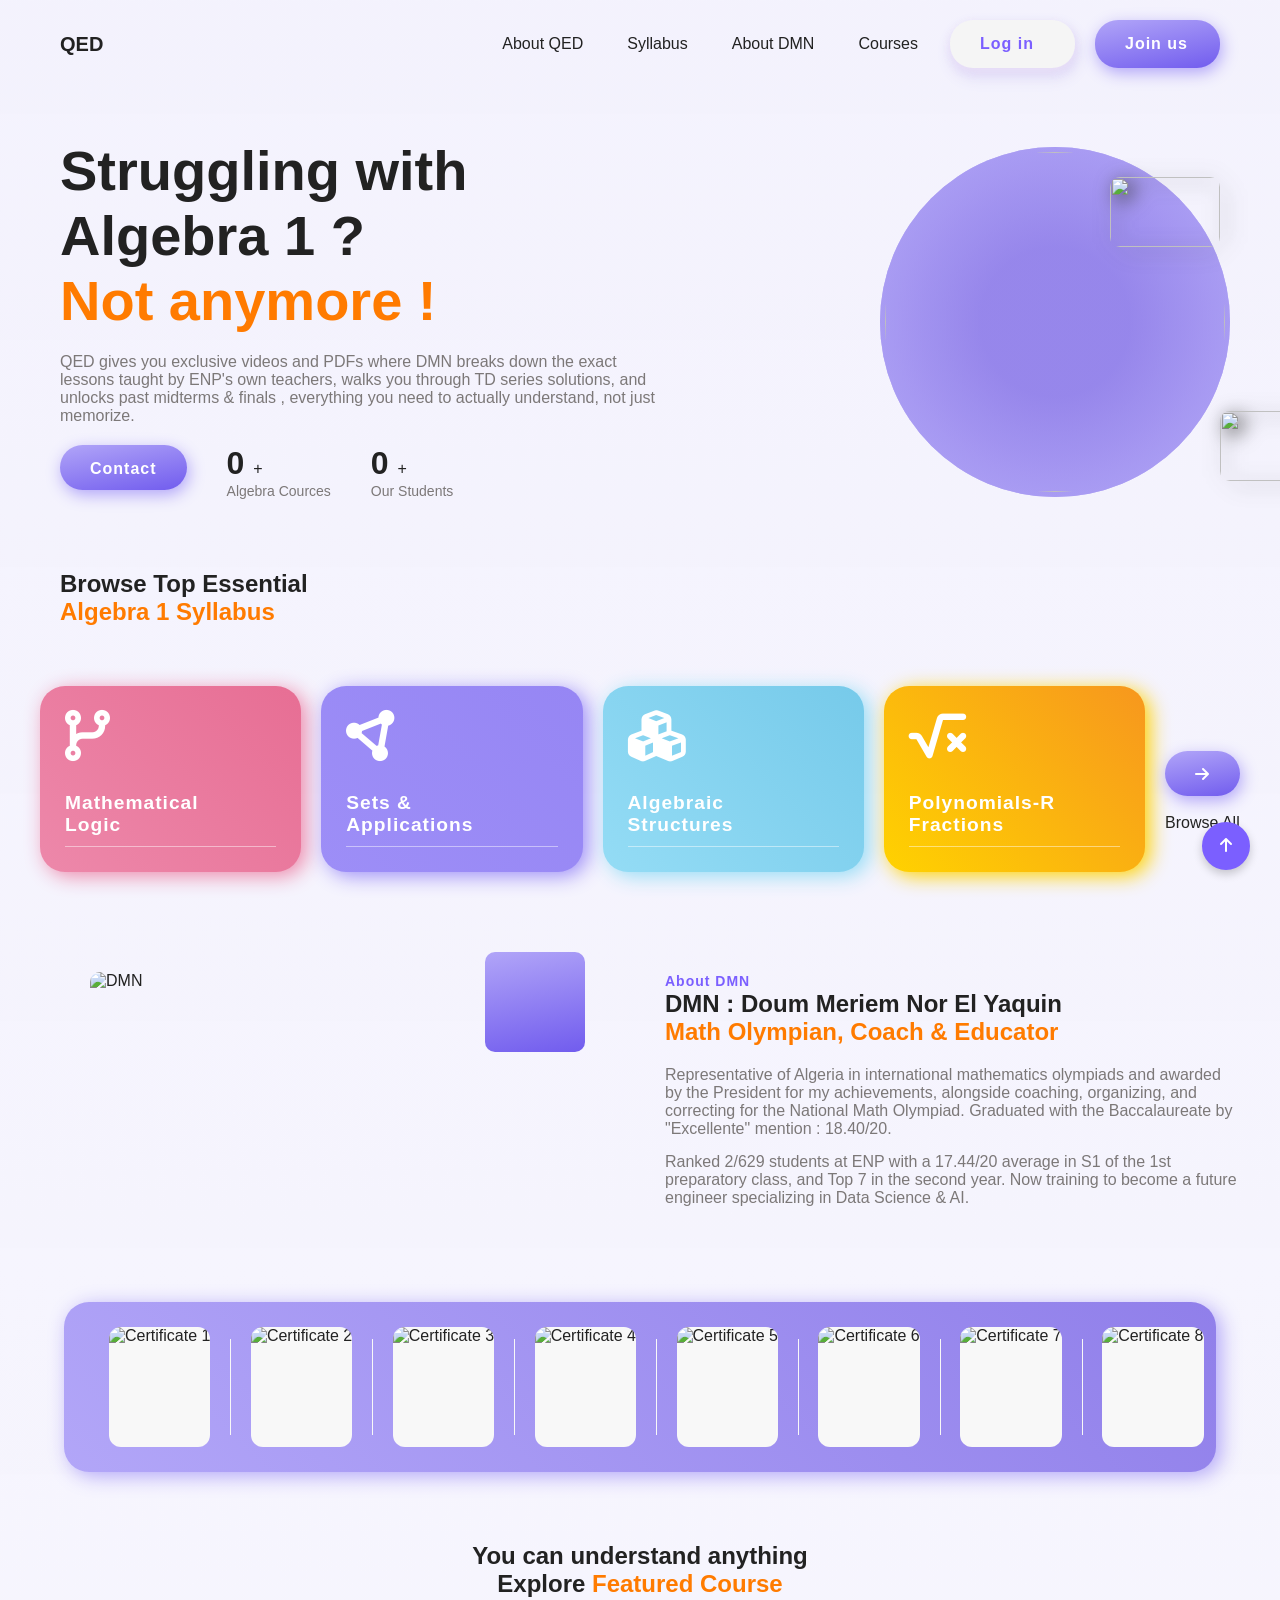
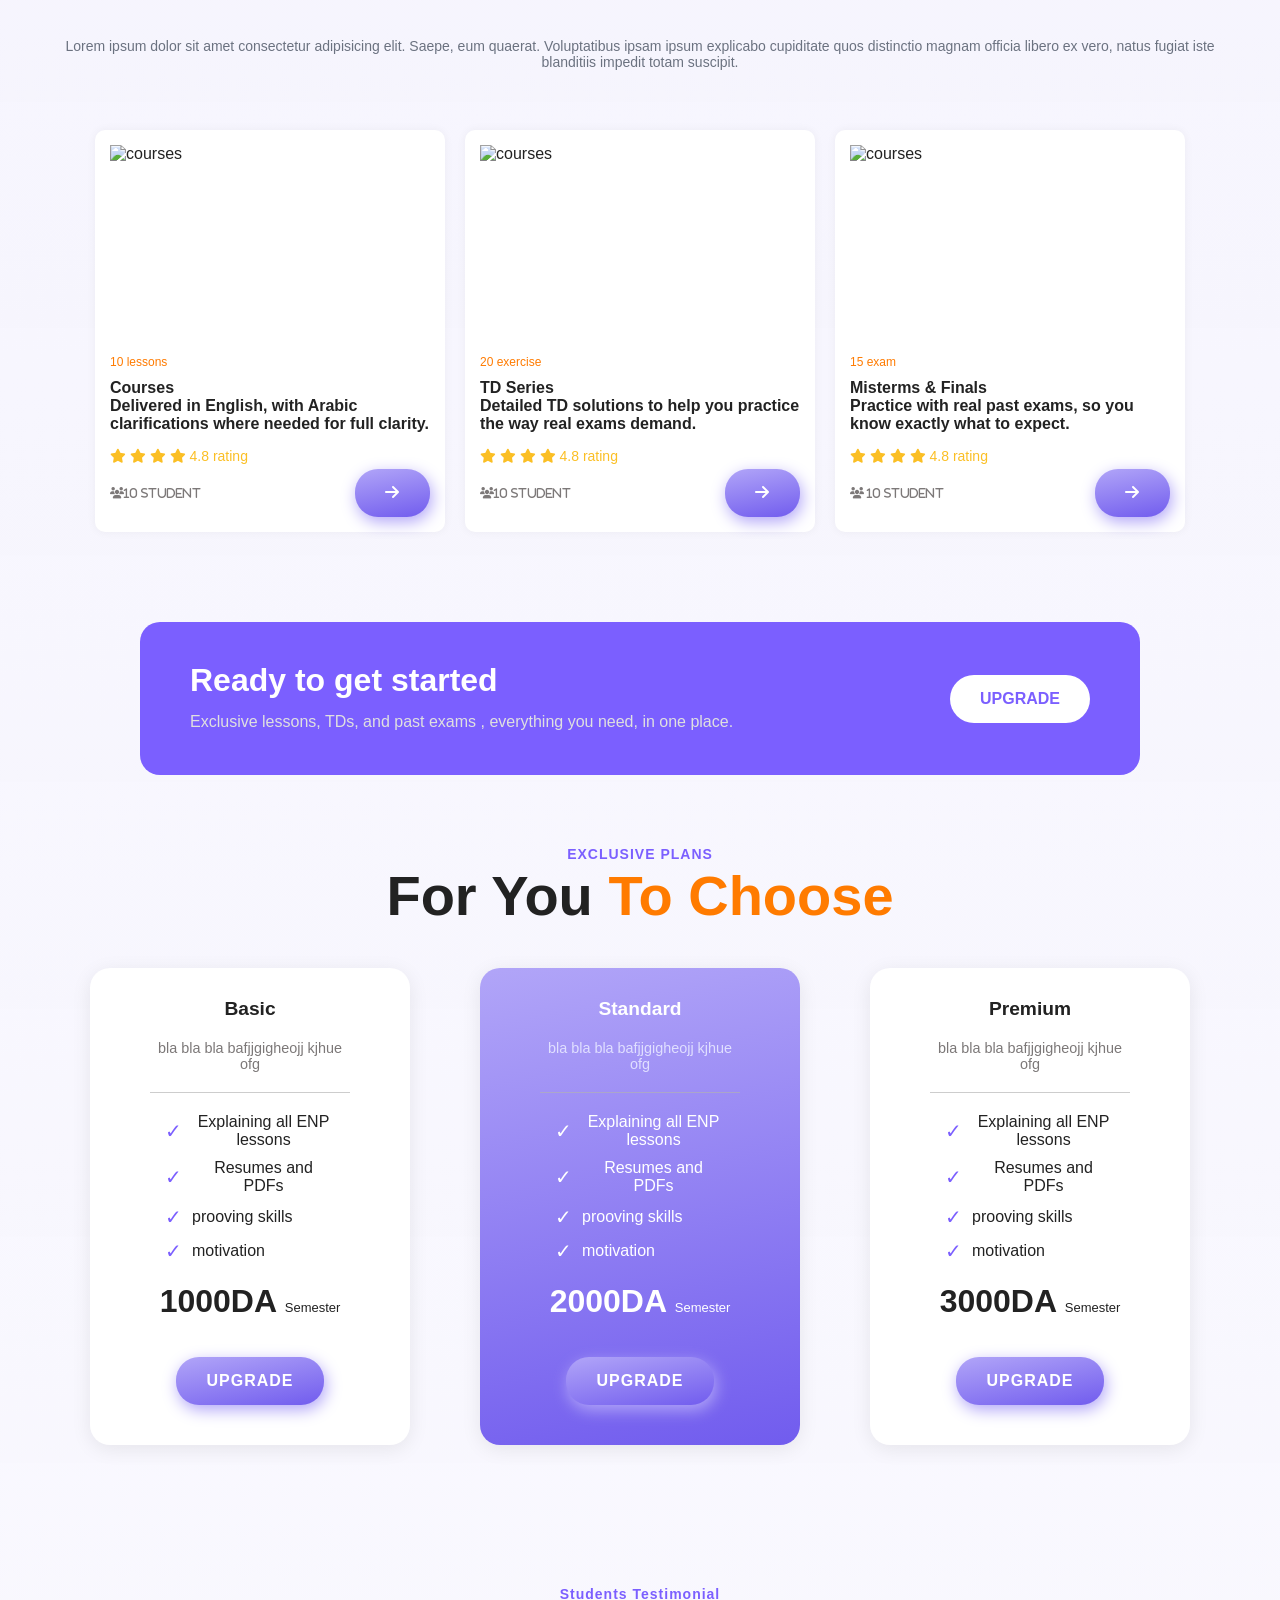
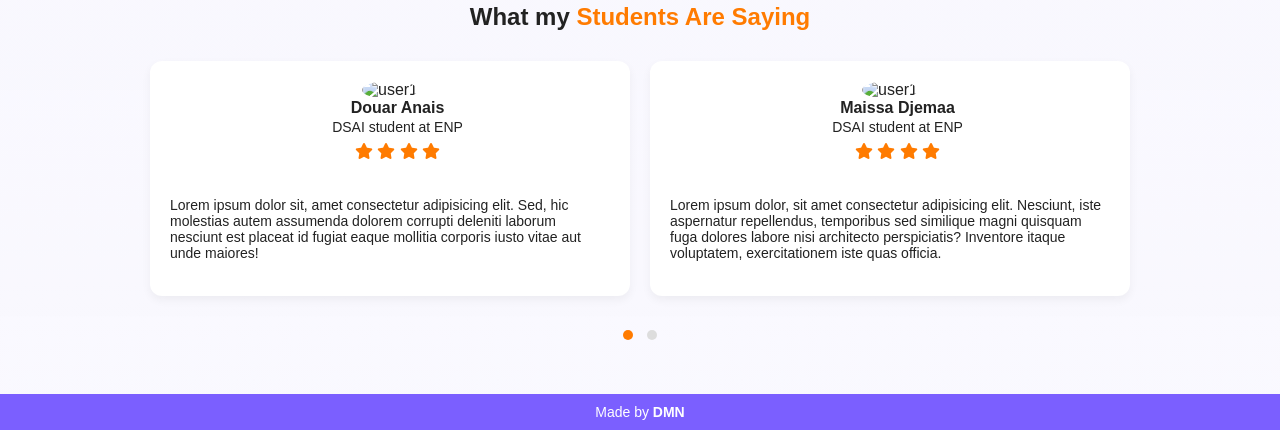
==== commit b74aa83a: "Add files via upload" ====
--- a/index.html
+++ b/index.html
@@ -30,8 +30,8 @@
                     <li> <a href="#syllabus"> Syllabus</a></li>
                     <li> <a href="#aboutDMN"> About DMN </a></li>
                     <li> <a href="#courses"> Courses </a></li>
-                    <li> <a href="access.html" class="commonBtn"> Log in</a></li>
-                    <li> <a href="#join us" class="commonBtn"> Join us</a></li>
+                    <li> <a href="access.html" class="commonBtnLog" style="width: 125px;"> Log in</a></li>
+                    <li> <a href="#join us" class="commonBtn" style="width: 125px;"> Join us</a></li>
                     
                 </ul>
             </nav>
@@ -55,9 +55,9 @@
             </div>
         </div> 
         <div class="hero-image" data-aos="fade-left">
-            <img src="circle_avatar.png" alt="" class="userImage">
-            <img src="Anlz1.png" alt=""  class="heroIcon2">
-            <img  src="alg1.png" alt="" class="heroIcon1">
+            <img src="images/1000001092.jpg" alt="" class="userImage">
+            <img src="images/Anlz1.png" alt=""  class="heroIcon2">
+            <img  src="images/alg1.png" alt="" class="heroIcon1">
             <div class="circle-container"></div>
             <div class="circle"></div>
             <div class="circle"></div>
@@ -110,7 +110,7 @@
     <section class="aboutSection" id="aboutDMN">
         <div class="image-box" data-aos="zoom-in">
             <div class="purple-corner"></div>
-            <img src="nor.jpg" alt="DMN">
+            <img src="images/photo_2025-09-27_17-28-08.jpg" alt="DMN">
             </div>
             <div class="text-box" data-aos="fade-right">
                 <small>About DMN</small>
@@ -136,44 +136,44 @@
     
     <div class="marquee-wrapper">
     <div class="marquee-track">
-    <img src="PAMO.jpg" alt="Certificate 1">
-    <span class="divider"></span>
-    <img src="EGMO.jpg" alt="Certificate 2">
-    <span class="divider"></span>
-    <img src="BMO.jpg" alt="Certificate 3">
-    <span class="divider"></span>
-    <img src="HM1.png" alt="Certificate 4">
-    <span class="divider"></span>
-    <img src="HM2.png" alt="Certificate 5">
-    <span class="divider"></span>
-    <img src="ALMO1.jpg" alt="Certificate 6">
-    <span class="divider"></span>
-    <img src="BAC1.jpg" alt="Certificate 7">
-    <span class="divider"></span>
-    <img src="BAC.jpg" alt="Certificate 8">
-    <span class="divider"></span>
-    <img src="ministre.jpg" alt="Certificate 9">
+    <img src="images/PAMO.jpg" alt="Certificate 1">
+    <span class="divider"></span>
+    <img src="images/EGMO.jpg" alt="Certificate 2">
+    <span class="divider"></span>
+    <img src="images/BMO.jpg" alt="Certificate 3">
+    <span class="divider"></span>
+    <img src="images/HM1.png" alt="Certificate 4">
+    <span class="divider"></span>
+    <img src="images/HM2.png" alt="Certificate 5">
+    <span class="divider"></span>
+    <img src="images/ALMO1.jpg" alt="Certificate 6">
+    <span class="divider"></span>
+    <img src="images/BAC1.jpg" alt="Certificate 7">
+    <span class="divider"></span>
+    <img src="images/BAC.jpg" alt="Certificate 8">
+    <span class="divider"></span>
+    <img src="images/ministre.jpg" alt="Certificate 9">
     <span class="divider"></span>
     
     <!-- double -->
     
-    <img src="PAMO.jpg" alt="Certificate 1">
-    <span class="divider"></span>
-    <img src="EGMO.jpg" alt="Certificate 2">
-    <span class="divider"></span>
-    <img src="BMO.jpg" alt="Certificate 3">
-    <span class="divider"></span>
-    <img src="HM1.png" alt="Certificate 4">
-    <span class="divider"></span>
-    <img src="HM2.png" alt="Certificate 5">
-    <span class="divider"></span>
-    <img src="ALMO1.jpg" alt="Certificate 6">
-    <span class="divider"></span>
-    <img src="BAC1.jpg" alt="Certificate 7">
-    <span class="divider"></span>
-    <img src="BAC.jpg" alt="Certificate 8">
-    <span class="divider"></span>
-    <img src="ministre.jpg" alt="Certificate 9">
+    <img src="images/PAMO.jpg" alt="Certificate 1">
+    <span class="divider"></span>
+    <img src="images/EGMO.jpg" alt="Certificate 2">
+    <span class="divider"></span>
+    <img src="images/BMO.jpg" alt="Certificate 3">
+    <span class="divider"></span>
+    <img src="images/HM1.png" alt="Certificate 4">
+    <span class="divider"></span>
+    <img src="images/HM2.png" alt="Certificate 5">
+    <span class="divider"></span>
+    <img src="images/ALMO1.jpg" alt="Certificate 6">
+    <span class="divider"></span>
+    <img src="images/BAC1.jpg" alt="Certificate 7">
+    <span class="divider"></span>
+    <img src="images/BAC.jpg" alt="Certificate 8">
+    <span class="divider"></span>
+    <img src="images/ministre.jpg" alt="Certificate 9">
     <span class="divider"></span>
     </div>
     </div>
@@ -188,13 +188,13 @@
 <div class="courses"  data-aos="fade-right">
 <!-- card 1 -->
 <div class="course-card">
-    <img src="courses.jpg" alt="courses">
+    <img src="images/courses.jpg" alt="courses">
     <p class="lesson">10 lessons</p>
-    <h3><span class="titleLssn">Courses</span> <br>Delivered in English, with Arabic clarifications where needed for full clarity.</h3>
-    <div class="price">
+    <h3><span class="titleLssn">Courses</span> <br>Delivered in English, with Arabic clarifications where needed for full clarity.</h3> 
+    <!-- <div class="price">
         <span class="new">1200DA</span>
         <span class="full">For the full semester .</span>
-    </div>
+    </div>  -->
     <div class="rating">
         <i class="fa-solid fa-star"></i>
         <i class="fa-solid fa-star"></i>
@@ -213,14 +213,14 @@
 
 <!-- card 2 -->
 <div class="course-card">
-    <img src="TD.jpg" alt="courses">
+    <img src="images/TD.jpg" alt="courses">
     <p class="lesson">20 exercise</p>
     
     <h3> <span class="titleLssn">TD Series</span> <br>Detailed TD solutions to help you practice the way real exams demand.</h3>
-    <div class="price">
+    <!-- <div class="price">
         <span class="new">1500DA</span>
         <span class="full"> For the full semester.</span>
-    </div>
+    </div> -->
     <div class="rating">
         <i class="fa-solid fa-star"></i>
         <i class="fa-solid fa-star"></i>
@@ -239,13 +239,13 @@
 
 <!-- card 3 -->
 <div class="course-card">
-    <img src="Exams.jpg" alt="courses">
+    <img src="images/Exams.jpg" alt="courses">
     <p class="lesson">15 exam</p>
     <h3><span class="titleLssn">Misterms & Finals</span> <br>Practice with real past exams, so you know exactly what to expect.</h3>
-    <div class="price">
+    <!-- <div class="price">
         <span class="new">1000DA</span>
         <span class="full">For the full semester.</span>
-    </div>
+    </div> -->
     <div class="rating">
         <i class="fa-solid fa-star"></i>
         <i class="fa-solid fa-star"></i>
@@ -287,7 +287,7 @@
                 <li>prooving skills</li>
                 <li>motivation</li>
             </ul>
-            <div class="price">1200DA <span style="font-size: small ; font-weight: normal;"> Semester</span><br> <br>
+            <div class="price">1000DA <span style="font-size: small ; font-weight: normal;"> Semester</span><br> <br>
             <a href="booking.html"><button class="commonBtn">UPGRADE</button></a>
         </div>
         </div>
@@ -302,7 +302,7 @@
                 <li>prooving skills</li>
                 <li>motivation</li>
             </ul>
-            <div class="price">2700DA <span style="font-size: small ; font-weight: normal;"> Semester</span><br> <br>
+            <div class="price">2000DA <span style="font-size: small ; font-weight: normal;"> Semester</span><br> <br>
             <a href="booking.html"><button class="commonBtn">UPGRADE</button></a>
         </div>
         </div>
@@ -316,7 +316,7 @@
                 <li>prooving skills</li>
                 <li>motivation</li>
             </ul>
-            <div class="price">3700DA <span style="font-size: small ; font-weight: normal;"> Semester</span><br> <br>
+            <div class="price">3000DA <span style="font-size: small ; font-weight: normal;"> Semester</span><br> <br>
             <a href="booking.html"><button class="commonBtn">UPGRADE</button></a>
         </div>
         </div>
@@ -335,7 +335,7 @@
     <div class="top-section">
         
         <div class="image">
-            <img src="nor.jpg" alt="user1">
+            <img src="images/nor.jpg" alt="user1">
         </div>
         <div class="info">
             <h3>Douar Anais</h3>
@@ -358,7 +358,7 @@
     <div class="top-section">
          
         <div class="image">
-            <img src="nor.jpg" alt="user1">
+            <img src="images/nor.jpg" alt="user1">
         </div>
         <div class="info">
             <h3>Maissa Djemaa</h3>
@@ -380,7 +380,7 @@
     <div class="top-section">
         
         <div class="image">
-            <img src="nor.jpg" alt="user1">
+            <img src="images/nor.jpg" alt="user1">
         </div>
         <div class="info">
             <h3>Youness Fennish</h3>
@@ -402,7 +402,7 @@
     <div class="top-section">
         
         <div class="image">
-            <img src="nor.jpg" alt="user1">
+            <img src="images/nor.jpg" alt="user1">
         </div>
         <div class="info">
             <h3>Aymene Djilali</h3>
@@ -446,4 +446,4 @@
     <!-- custom js -->
     <script src="custom.js"></script>
 </body>
-</html>
+</html>
--- a/style.css
+++ b/style.css
@@ -35,7 +35,7 @@
     border: none;
     transition: 0.4 ease-in-out;
     text-decoration: none;
-    
+    display: inline-block;
 }
 .commonBtn:hover{
     background: linear-gradient(349deg , #9383f5, #b1a5f8);
@@ -50,6 +50,32 @@
     margin:auto ;
     padding: 20px;
 }
+.commonBtnLog{
+    background: whitesmoke;
+    border-radius: 20px;
+    box-shadow:0 4px 8px  rgba(234, 223, 246, 0.936);
+    padding: 15px 30px;
+    font-size: 16px;
+    filter: drop-shadow(2px 5px 6px #dad5f6);
+    border-radius:23px ;
+    color:var(--primary-color);
+    letter-spacing: 1px;
+    font-weight: 600;
+    /* filter: drop-shadow(2px 5px 8px #b1a5f8); */
+    border: none;
+    transition: 0.4 ease-in-out;
+    text-decoration: none;
+    display: inline-block;
+    transform : 0.3s ease-in-out ;
+    box-shadow : 0.3s ease ;
+}
+.commonBtnLog:hover{
+    transform:scale(1.05) ;
+    /* box-shadow: 0 6px 10px rgba(205, 167, 234, 0.815) ; */
+    background: linear-gradient(180deg , #a196ef1f , #9e92f50f);
+    color: white;
+}
+
 #mainHeader.fixed{
     position: fixed;
     top:0;
@@ -72,7 +98,7 @@
     display: flex;
     gap: 20px;
     list-style: none;
-
+    align-items: center;
 }
 .logo h4{
     display: flex;
@@ -369,7 +395,7 @@
     margin-bottom: 15px;
     line-break: 1.6;
 }
-/* certifivates */
+/* certificates */
 
 .marquee-wrapper {
 width: 90%;
@@ -762,7 +788,9 @@
 nav ul.active{display:flex; z-index: 9999;}
 .menu-toggle{display: flex;}
 .hero{flex-direction:column-reverse ; text-align: center;}
+.headingHeroHeading{margin-top: 25px;}
 .headingHeroHeading{font-size: 2rem;}
+
 .course-section{padding: 20px;}
 .stats{flex-direction: column;}
 .circle-container{display: none;}
@@ -777,6 +805,7 @@
 .priceSection .container{flex-direction: column; gap: 20px;}
 .testimonialSection{padding: 20px;}
 .testimonial{flex: 0 0 calc(100% - 20px);}
+
 }
 @media (max-width: 1024px) {
     .purple-corner{
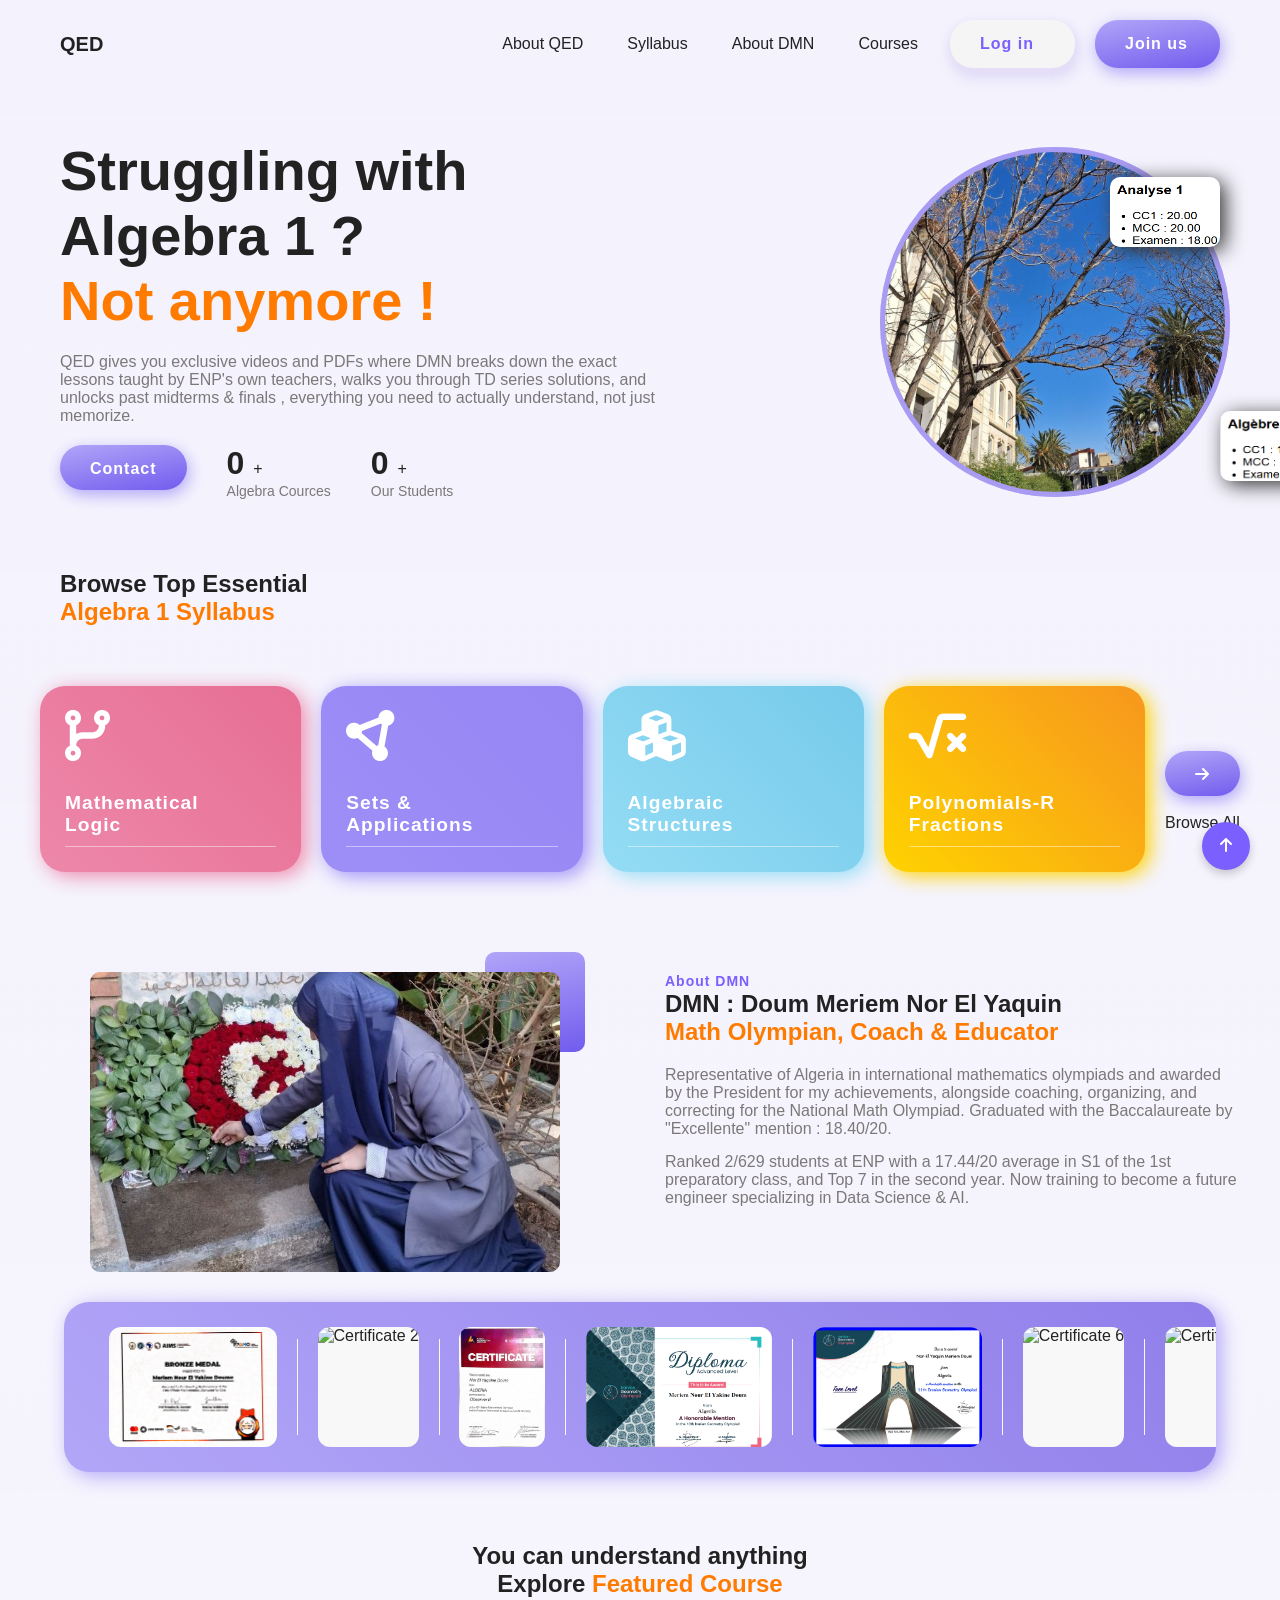
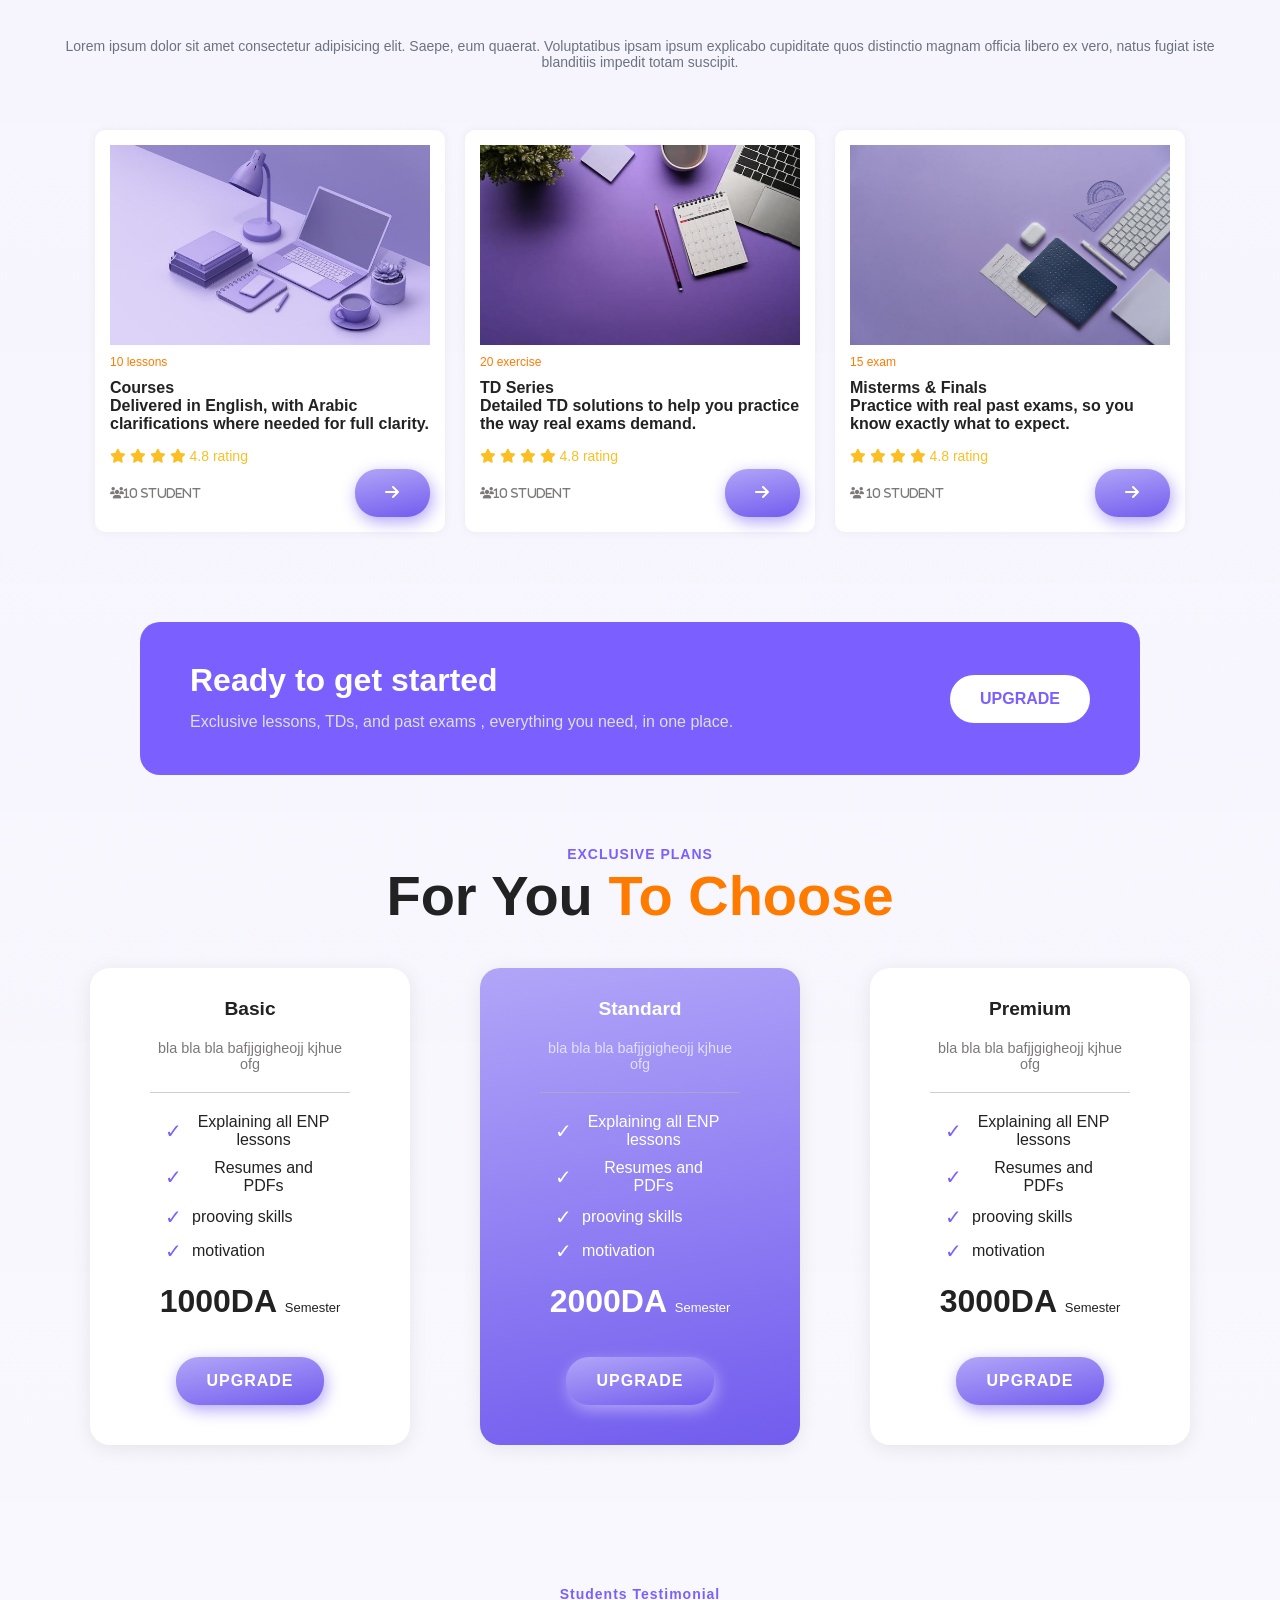
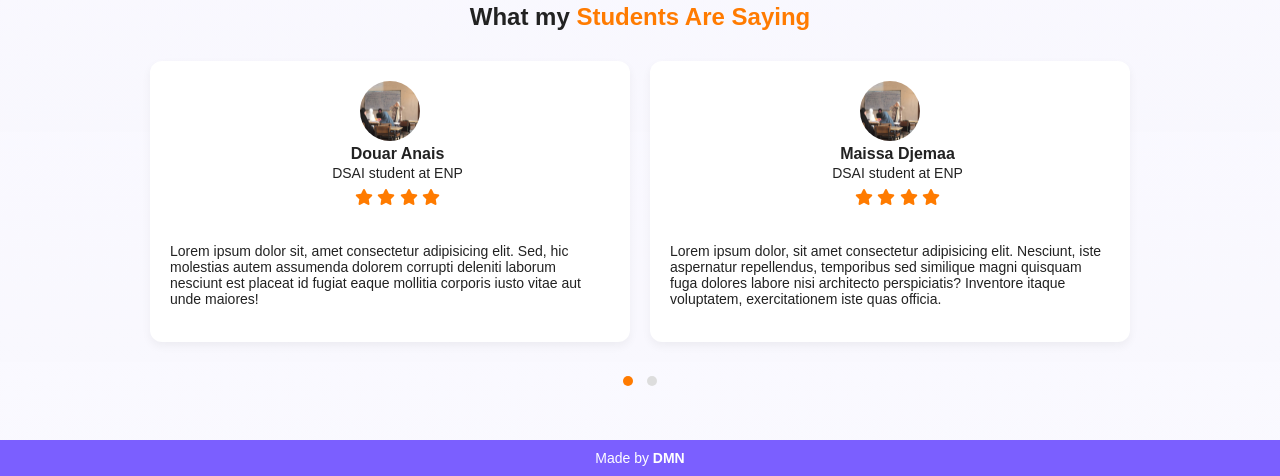
==== commit 18b01c15: "Update index.html" ====
--- a/index.html
+++ b/index.html
@@ -55,9 +55,9 @@
             </div>
         </div> 
         <div class="hero-image" data-aos="fade-left">
-            <img src="images/1000001092.jpg" alt="" class="userImage">
-            <img src="images/Anlz1.png" alt=""  class="heroIcon2">
-            <img  src="images/alg1.png" alt="" class="heroIcon1">
+            <img src="1000001092.jpg" alt="" class="userImage">
+            <img src="Anlz1.png" alt=""  class="heroIcon2">
+            <img  src="alg1.png" alt="" class="heroIcon1">
             <div class="circle-container"></div>
             <div class="circle"></div>
             <div class="circle"></div>
@@ -110,7 +110,7 @@
     <section class="aboutSection" id="aboutDMN">
         <div class="image-box" data-aos="zoom-in">
             <div class="purple-corner"></div>
-            <img src="images/photo_2025-09-27_17-28-08.jpg" alt="DMN">
+            <img src="photo_2025-09-27_17-28-08.jpg" alt="DMN">
             </div>
             <div class="text-box" data-aos="fade-right">
                 <small>About DMN</small>
@@ -136,44 +136,44 @@
     
     <div class="marquee-wrapper">
     <div class="marquee-track">
-    <img src="images/PAMO.jpg" alt="Certificate 1">
+    <img src="PAMO.jpg" alt="Certificate 1">
     <span class="divider"></span>
     <img src="images/EGMO.jpg" alt="Certificate 2">
     <span class="divider"></span>
-    <img src="images/BMO.jpg" alt="Certificate 3">
-    <span class="divider"></span>
-    <img src="images/HM1.png" alt="Certificate 4">
-    <span class="divider"></span>
-    <img src="images/HM2.png" alt="Certificate 5">
-    <span class="divider"></span>
-    <img src="images/ALMO1.jpg" alt="Certificate 6">
-    <span class="divider"></span>
-    <img src="images/BAC1.jpg" alt="Certificate 7">
-    <span class="divider"></span>
-    <img src="images/BAC.jpg" alt="Certificate 8">
-    <span class="divider"></span>
-    <img src="images/ministre.jpg" alt="Certificate 9">
+    <img src="BMO.jpg" alt="Certificate 3">
+    <span class="divider"></span>
+    <img src="HM1.png" alt="Certificate 4">
+    <span class="divider"></span>
+    <img src="HM2.png" alt="Certificate 5">
+    <span class="divider"></span>
+    <img src="ALMO1.jpg" alt="Certificate 6">
+    <span class="divider"></span>
+    <img src="BAC1.jpg" alt="Certificate 7">
+    <span class="divider"></span>
+    <img src="BAC.jpg" alt="Certificate 8">
+    <span class="divider"></span>
+    <img src="ministre.jpg" alt="Certificate 9">
     <span class="divider"></span>
     
     <!-- double -->
     
-    <img src="images/PAMO.jpg" alt="Certificate 1">
-    <span class="divider"></span>
-    <img src="images/EGMO.jpg" alt="Certificate 2">
-    <span class="divider"></span>
-    <img src="images/BMO.jpg" alt="Certificate 3">
-    <span class="divider"></span>
-    <img src="images/HM1.png" alt="Certificate 4">
-    <span class="divider"></span>
-    <img src="images/HM2.png" alt="Certificate 5">
-    <span class="divider"></span>
-    <img src="images/ALMO1.jpg" alt="Certificate 6">
-    <span class="divider"></span>
-    <img src="images/BAC1.jpg" alt="Certificate 7">
-    <span class="divider"></span>
-    <img src="images/BAC.jpg" alt="Certificate 8">
-    <span class="divider"></span>
-    <img src="images/ministre.jpg" alt="Certificate 9">
+    <img src="PAMO.jpg" alt="Certificate 1">
+    <span class="divider"></span>
+    <img src="EGMO.jpg" alt="Certificate 2">
+    <span class="divider"></span>
+    <img src="BMO.jpg" alt="Certificate 3">
+    <span class="divider"></span>
+    <img src="HM1.png" alt="Certificate 4">
+    <span class="divider"></span>
+    <img src="HM2.png" alt="Certificate 5">
+    <span class="divider"></span>
+    <img src="ALMO1.jpg" alt="Certificate 6">
+    <span class="divider"></span>
+    <img src="BAC1.jpg" alt="Certificate 7">
+    <span class="divider"></span>
+    <img src="BAC.jpg" alt="Certificate 8">
+    <span class="divider"></span>
+    <img src="ministre.jpg" alt="Certificate 9">
     <span class="divider"></span>
     </div>
     </div>
@@ -188,7 +188,7 @@
 <div class="courses"  data-aos="fade-right">
 <!-- card 1 -->
 <div class="course-card">
-    <img src="images/courses.jpg" alt="courses">
+    <img src="courses.jpg" alt="courses">
     <p class="lesson">10 lessons</p>
     <h3><span class="titleLssn">Courses</span> <br>Delivered in English, with Arabic clarifications where needed for full clarity.</h3> 
     <!-- <div class="price">
@@ -213,7 +213,7 @@
 
 <!-- card 2 -->
 <div class="course-card">
-    <img src="images/TD.jpg" alt="courses">
+    <img src="TD.jpg" alt="courses">
     <p class="lesson">20 exercise</p>
     
     <h3> <span class="titleLssn">TD Series</span> <br>Detailed TD solutions to help you practice the way real exams demand.</h3>
@@ -239,7 +239,7 @@
 
 <!-- card 3 -->
 <div class="course-card">
-    <img src="images/Exams.jpg" alt="courses">
+    <img src="Exams.jpg" alt="courses">
     <p class="lesson">15 exam</p>
     <h3><span class="titleLssn">Misterms & Finals</span> <br>Practice with real past exams, so you know exactly what to expect.</h3>
     <!-- <div class="price">
@@ -335,7 +335,7 @@
     <div class="top-section">
         
         <div class="image">
-            <img src="images/nor.jpg" alt="user1">
+            <img src="nor.jpg" alt="user1">
         </div>
         <div class="info">
             <h3>Douar Anais</h3>
@@ -358,7 +358,7 @@
     <div class="top-section">
          
         <div class="image">
-            <img src="images/nor.jpg" alt="user1">
+            <img src="nor.jpg" alt="user1">
         </div>
         <div class="info">
             <h3>Maissa Djemaa</h3>
@@ -380,7 +380,7 @@
     <div class="top-section">
         
         <div class="image">
-            <img src="images/nor.jpg" alt="user1">
+            <img src="nor.jpg" alt="user1">
         </div>
         <div class="info">
             <h3>Youness Fennish</h3>
@@ -402,7 +402,7 @@
     <div class="top-section">
         
         <div class="image">
-            <img src="images/nor.jpg" alt="user1">
+            <img src="nor.jpg" alt="user1">
         </div>
         <div class="info">
             <h3>Aymene Djilali</h3>
@@ -446,4 +446,4 @@
     <!-- custom js -->
     <script src="custom.js"></script>
 </body>
-</html>+</html>
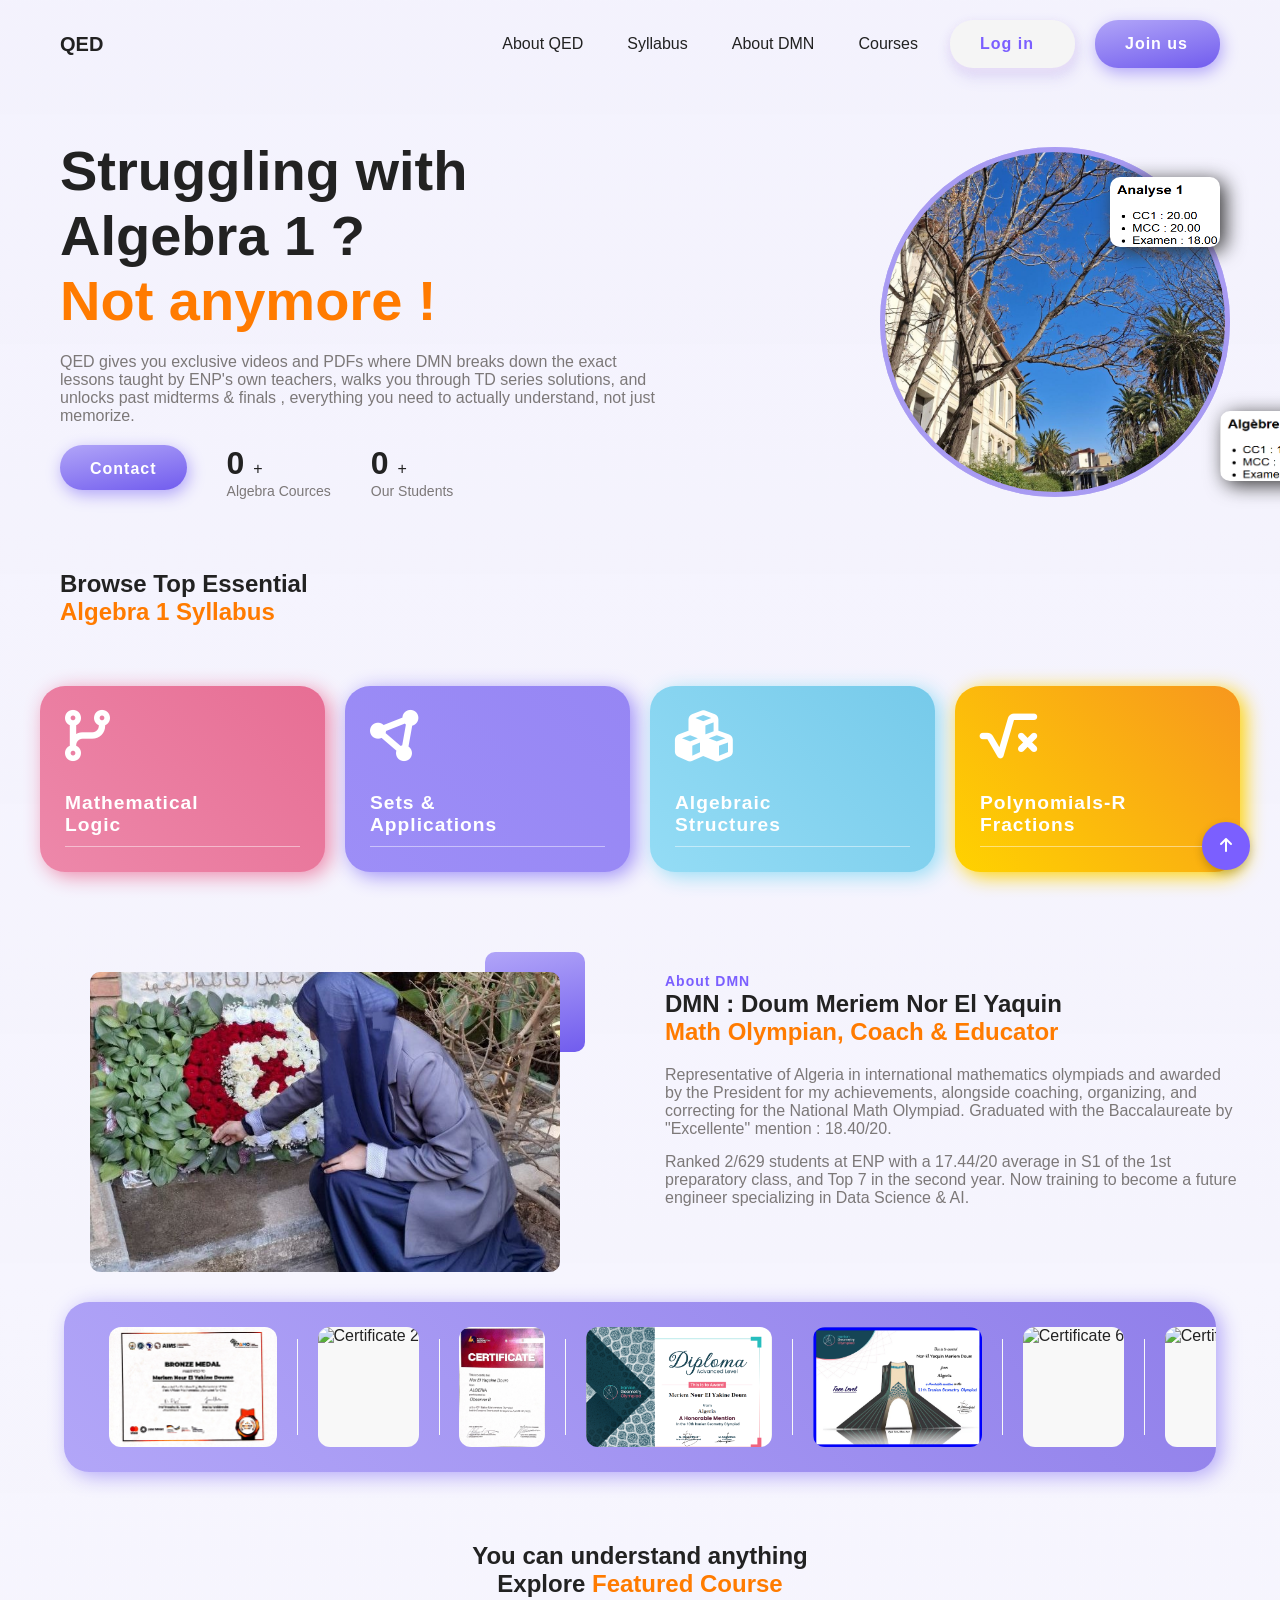
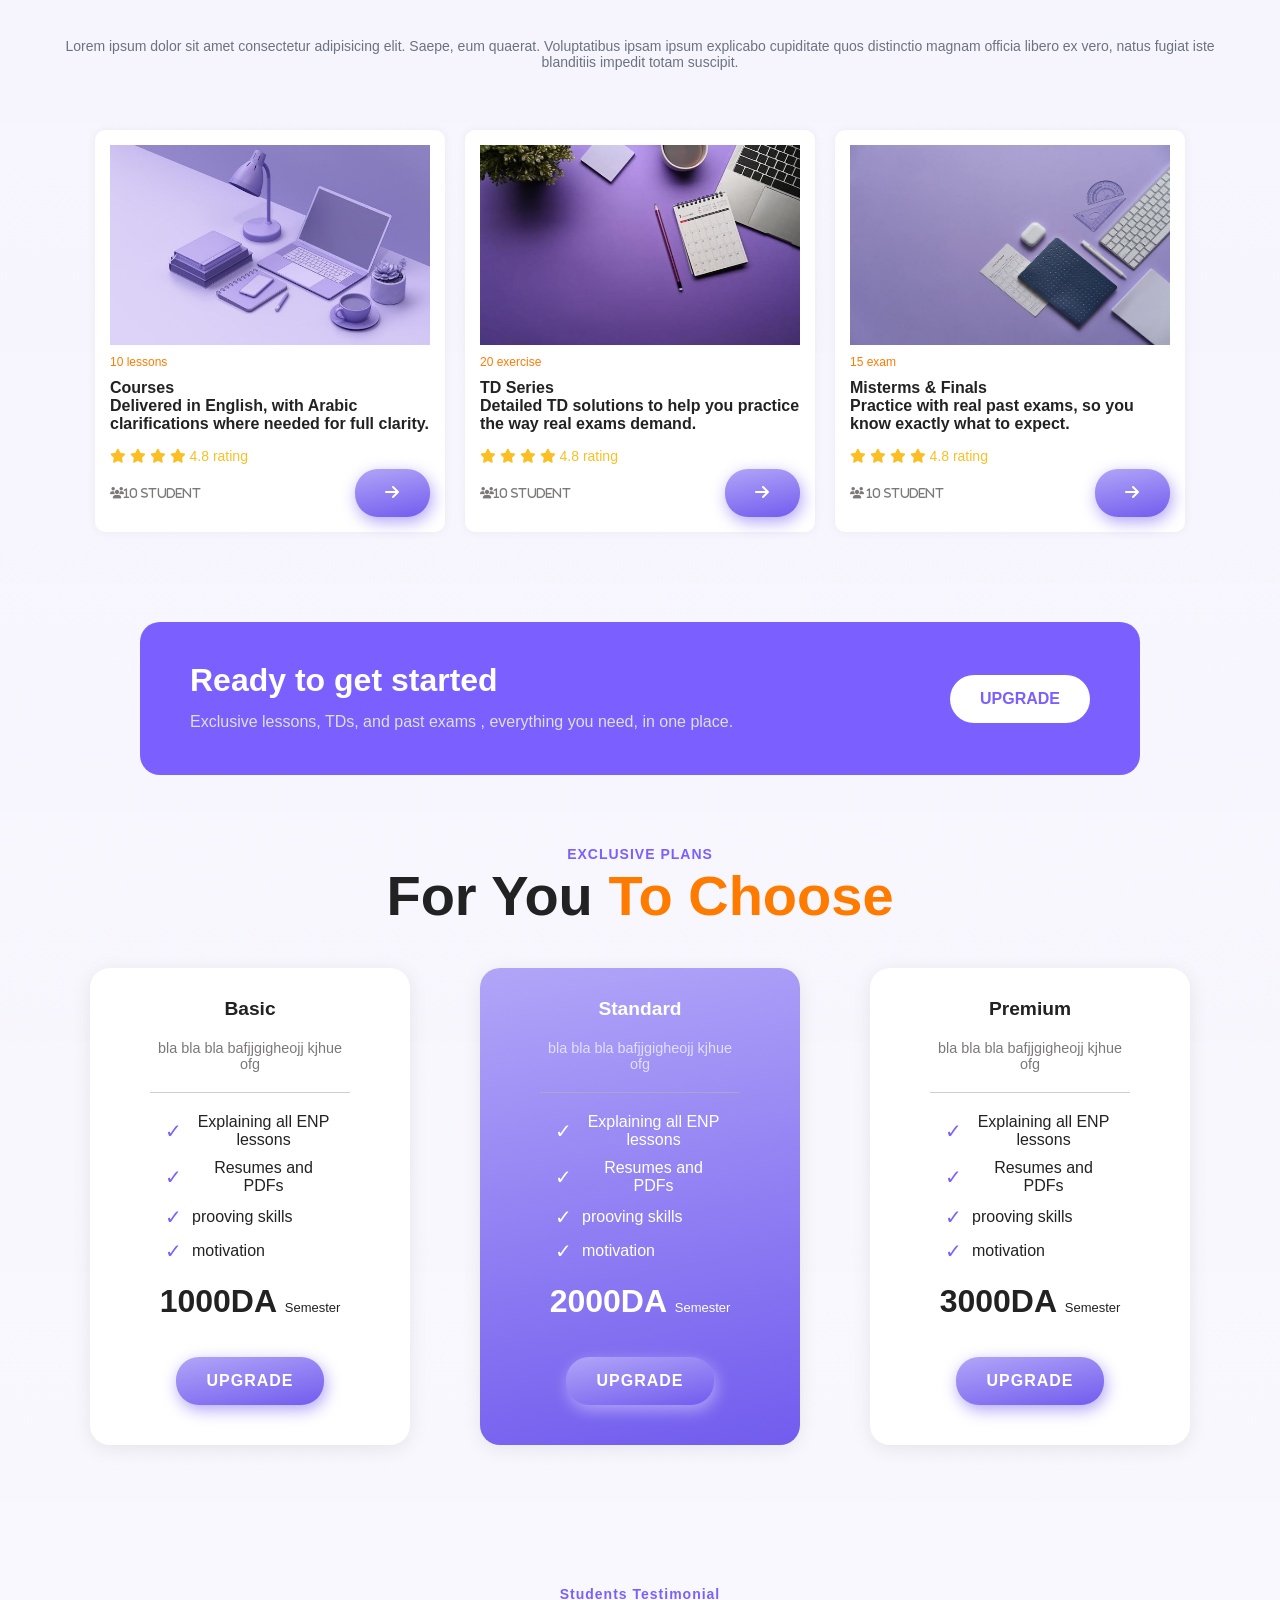
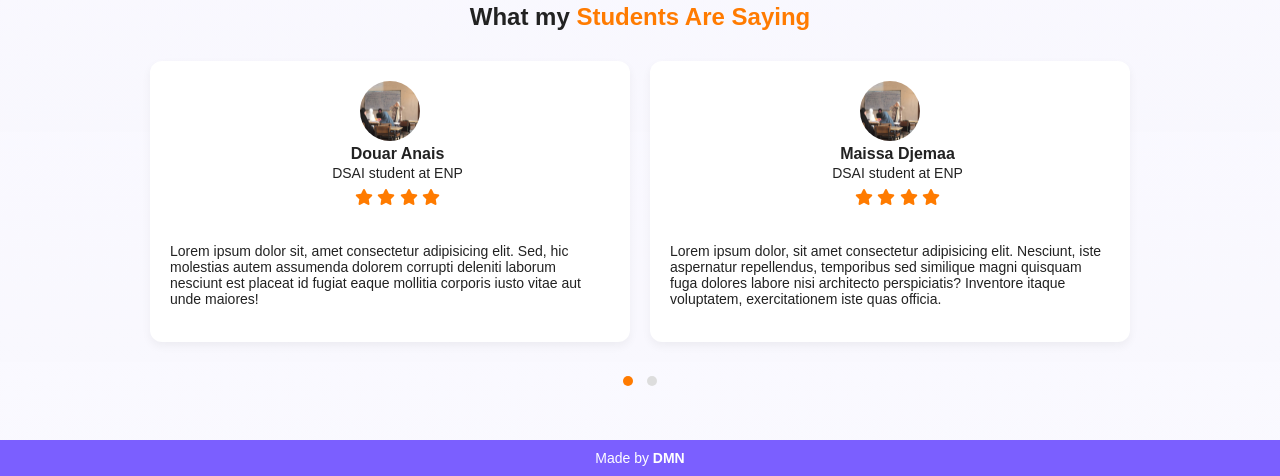
==== commit ccee7cae: "Update index.html" ====
--- a/index.html
+++ b/index.html
@@ -94,13 +94,13 @@
             <hr>
         </div>
         
-        <div>
+        <!-- <div>
             <button class="commonBtn" style="height: 45px; margin-top:65px ;"> 
             <i class="fa-solid fa-arrow-right"></i></button>
             <br> <br>
             <span class="BrowseAll">Browse All</span>
             
-        </div>
+        </div> -->
         </div>
     </section>
 
